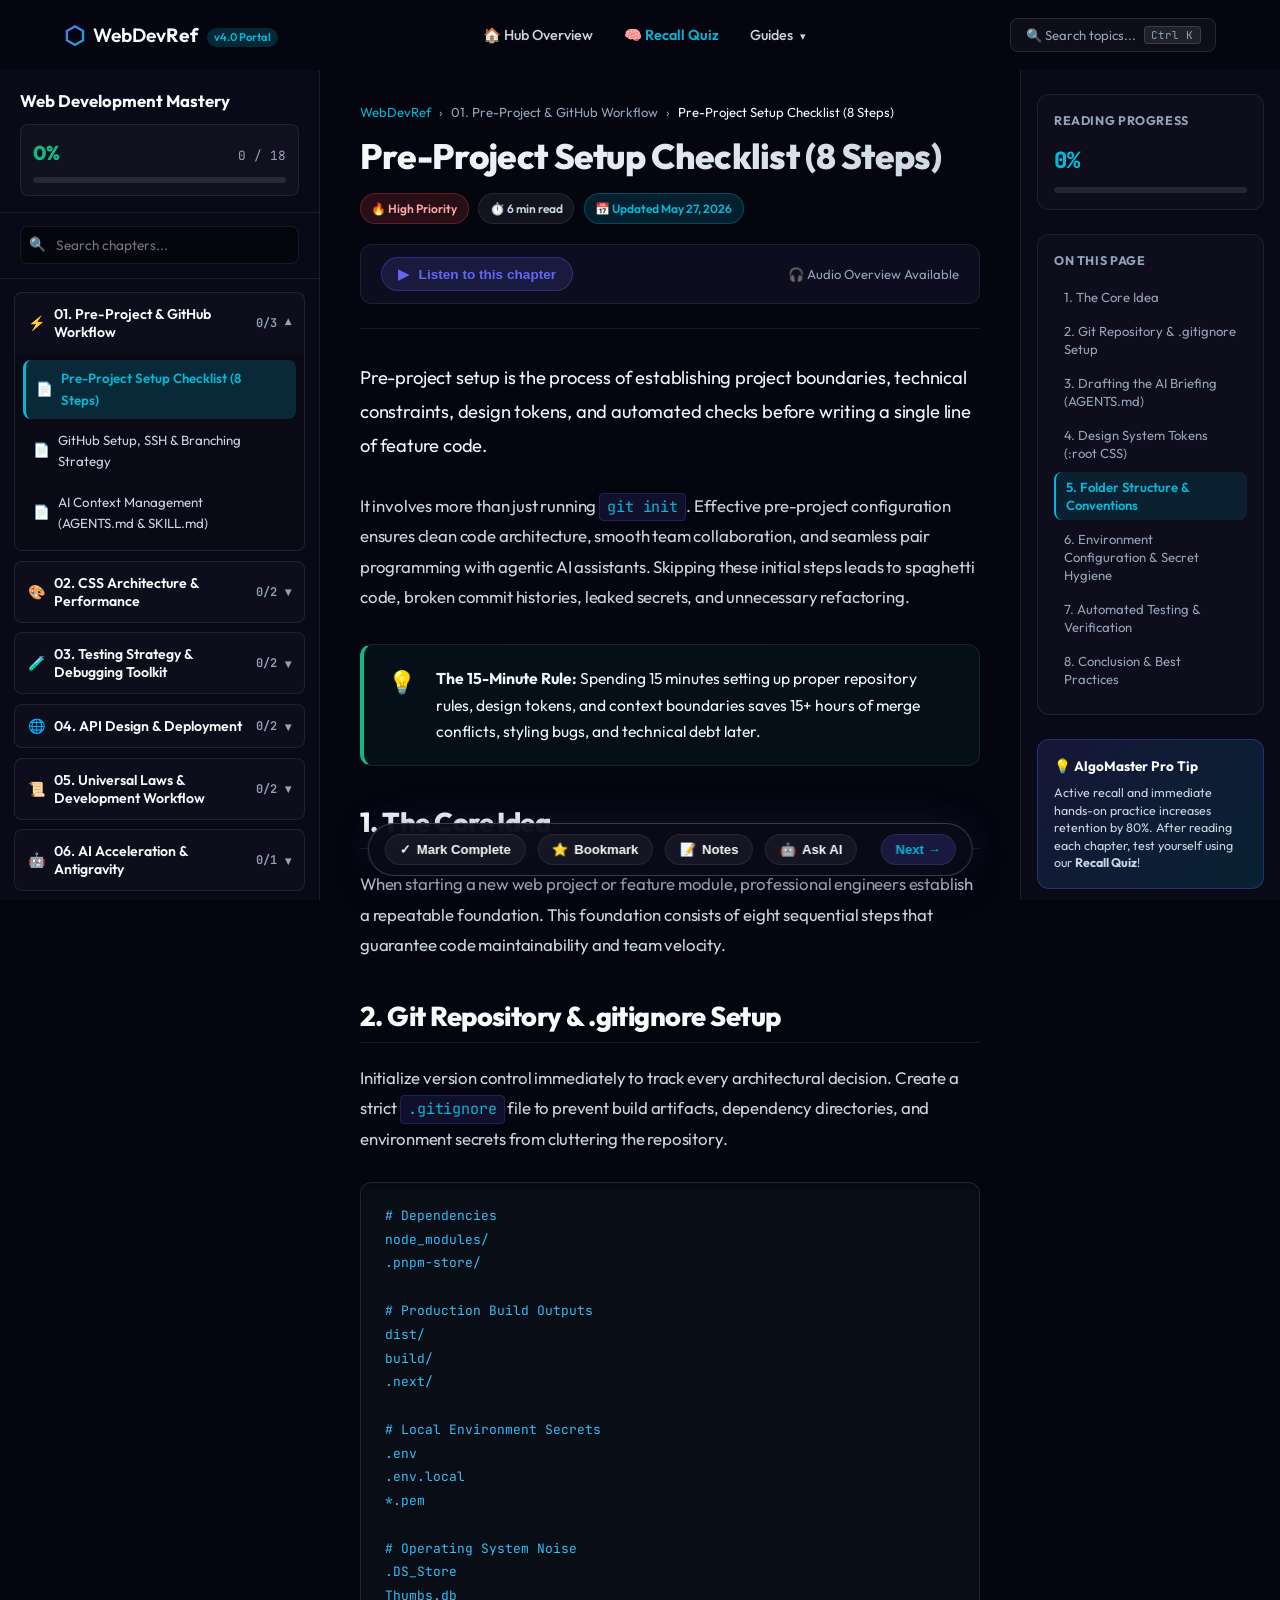
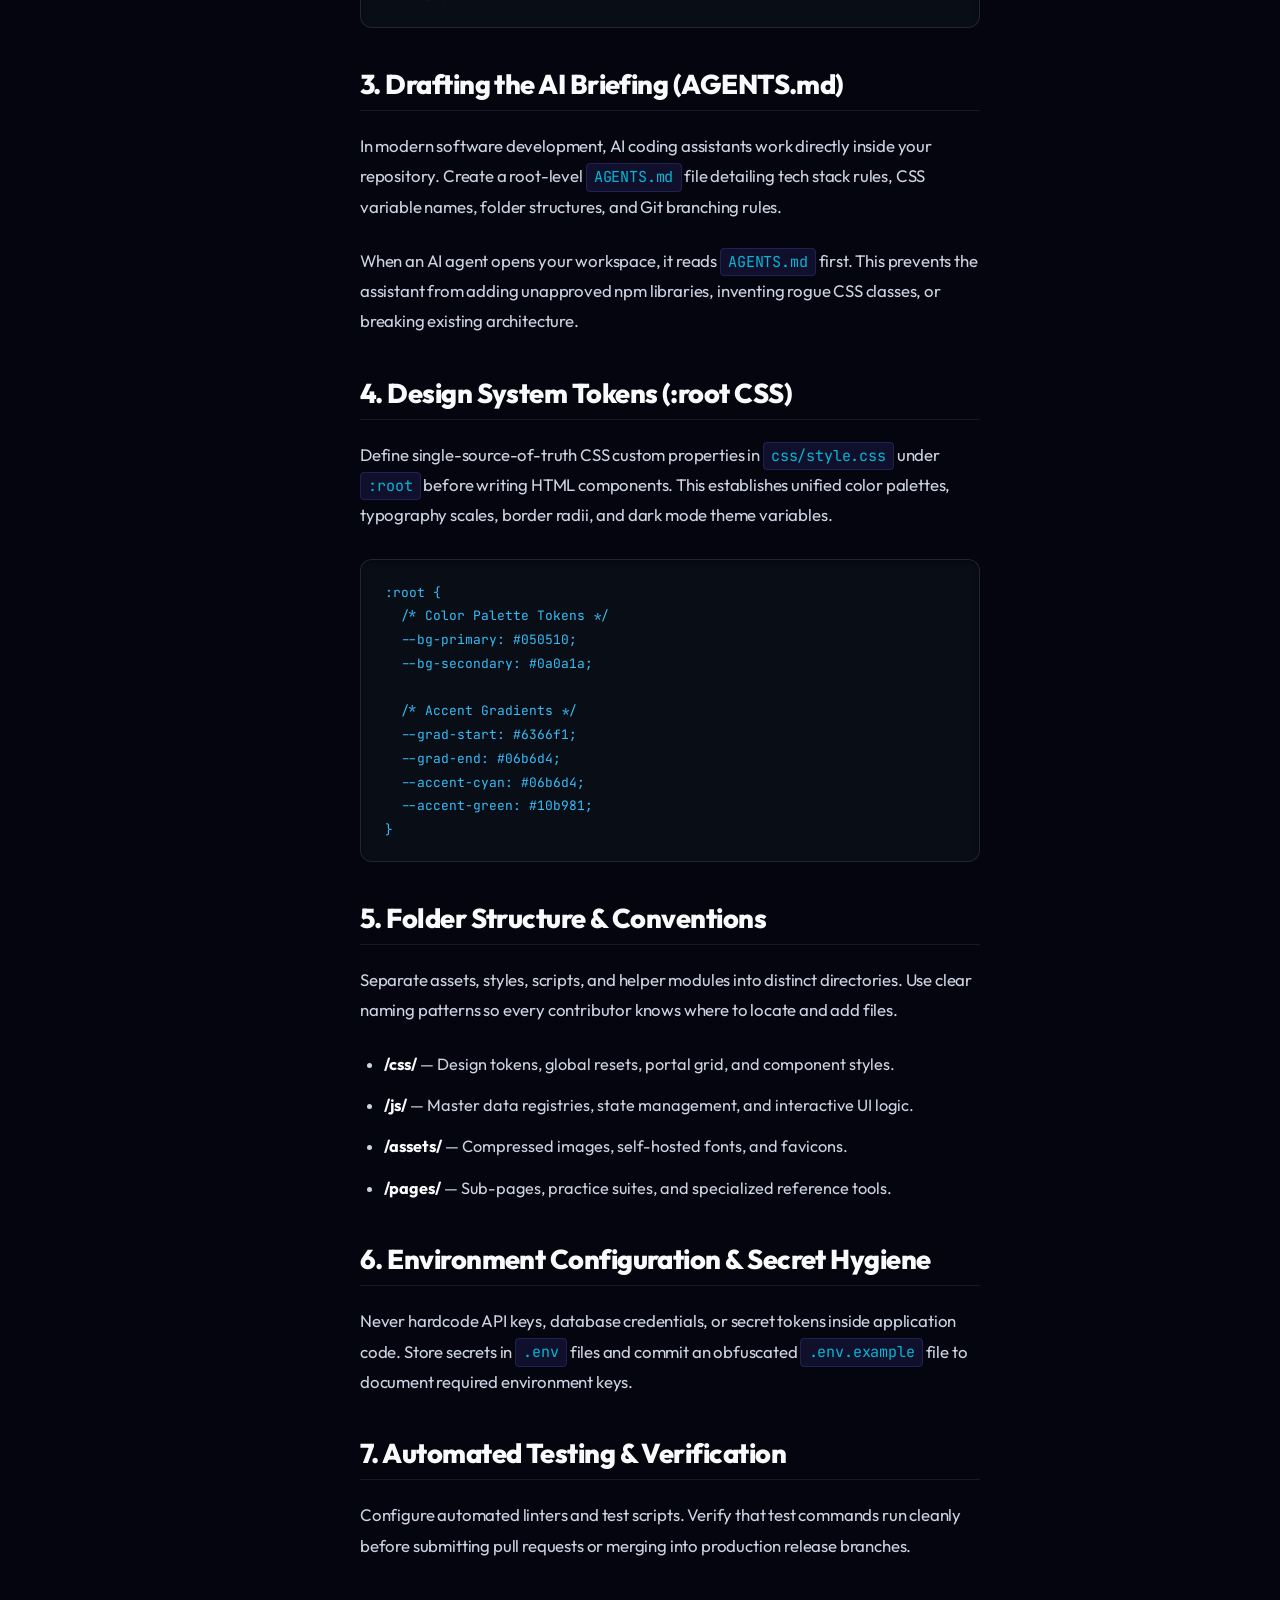
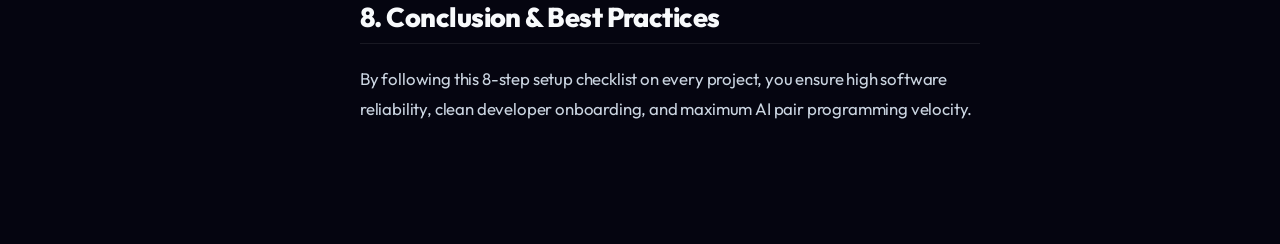
==== portal.html @ 6c3f9cbb "feat(portal): implement 'Listen to this Chapter' TTS player & complete IA 3.0 redesign (fixes #18)" ====
<!DOCTYPE html>
<html lang="en">
<head>
  <meta charset="UTF-8" />
  <meta name="viewport" content="width=device-width, initial-scale=1.0" />
  <title>Knowledge Base Portal | WebDev Reference</title>
  <meta name="description" content="Interactive 3-column Web Development Knowledge Base portal inspired by AlgoMaster. Deep dives into GitHub setup, CSS architecture, performance, testing, APIs, universal laws, and AI acceleration." />
  <link rel="preconnect" href="https://fonts.googleapis.com" />
  <link rel="preconnect" href="https://fonts.gstatic.com" crossorigin />
  <link href="https://fonts.googleapis.com/css2?family=Outfit:wght@300;400;500;600;700;800;900&family=JetBrains+Mono:wght@400;500;700&display=swap" rel="stylesheet" />
  <link rel="stylesheet" href="css/style.css" />
</head>
<body class="portal-wrapper">

  <!-- ─── TOP NAVBAR ─────────────────────────────────────────────── -->
  <nav class="navbar scrolled" id="navbar">
    <div class="nav-inner">
      <a href="index.html" class="nav-logo">
        <span class="logo-icon">⬡</span>
        <span>WebDev<strong>Ref</strong> <span style="font-size:0.7rem; background:rgba(6,182,212,0.2); color:var(--accent-cyan); padding:0.15rem 0.45rem; border-radius:999px; margin-left:0.3rem;">v4.0 Portal</span></span>
      </a>

      <ul class="nav-links" id="navLinks">
        <li><a href="index.html" class="nav-link">🏠 Hub Overview</a></li>
        <li><a href="pages/quiz.html" class="nav-link" style="color: var(--accent-cyan); font-weight: 600;">🧠 Recall Quiz</a></li>
        
        <li class="nav-item-dropdown">
          <a href="#" class="nav-link dropdown-toggle">Guides <span class="dropdown-arrow">▾</span></a>
          <ul class="dropdown-menu">
            <li><a href="pages/checklists.html" class="dropdown-item">Checklists</a></li>
            <li><a href="pages/github-context.html" class="dropdown-item">GitHub &amp; AI Context</a></li>
            <li><a href="pages/css-performance.html" class="dropdown-item">CSS &amp; Performance</a></li>
            <li><a href="pages/testing-debugging.html" class="dropdown-item">Testing &amp; Debugging</a></li>
            <li><a href="pages/api-deployment.html" class="dropdown-item">API &amp; Deployment</a></li>
            <li><a href="pages/laws-workflow.html" class="dropdown-item">Laws &amp; Workflow</a></li>
            <li><a href="pages/gaps-devtools.html" class="dropdown-item">Gaps &amp; DevTools</a></li>
            <li><a href="pages/ai-acceleration.html" class="dropdown-item">AI &amp; Antigravity</a></li>
            <li><a href="pages/cheatsheet.html" class="dropdown-item">Cheat Sheet</a></li>
          </ul>
        </li>
      </ul>

      <button class="cmd-palette-trigger" id="cmdPaletteTrigger" aria-label="Open Command Palette">
        <span>🔍 Search topics...</span>
        <kbd>Ctrl K</kbd>
      </button>

      <button class="hamburger" id="hamburger" aria-label="Toggle Menu">
        <span></span><span></span><span></span>
      </button>
    </div>
  </nav>

  <!-- ─── COMMAND PALETTE OVERLAY ─── -->
  <div class="cmd-overlay" id="cmdOverlay">
    <div class="cmd-modal">
      <div class="cmd-search-row">
        <span class="cmd-search-icon">🔍</span>
        <input type="text" id="cmdSearchInput" class="cmd-search-input" placeholder="Search knowledge topics, laws, guides..." autocomplete="off" />
        <kbd class="cmd-kbd-esc">Esc</kbd>
      </div>
      <div class="cmd-results" id="cmdResults">
        <!-- Dynamic search results -->
      </div>
    </div>
  </div>

  <!-- ─── 3-COLUMN PORTAL CONTAINER ─────────────────────────────── -->
  <div class="portal-container">

    <!-- ── LEFT SIDEBAR: KNOWLEDGE TREE ── -->
    <aside class="portal-sidebar" id="portalSidebar">
      <div class="portal-sidebar-header">
        <h2 class="portal-course-title" id="portalCourseTitle">Web Development Mastery</h2>
        <div class="portal-progress-box">
          <div class="portal-progress-row">
            <span class="portal-progress-pct" id="portalProgressPct">0%</span>
            <span class="portal-progress-count" id="portalProgressCount">0 / 32</span>
          </div>
          <div class="portal-progress-bar">
            <div class="portal-progress-fill" id="portalProgressFill"></div>
          </div>
        </div>
      </div>

      <div class="portal-search-box">
        <span class="portal-search-icon">🔍</span>
        <input type="text" id="chapterSearchInput" class="portal-search-input" placeholder="Search chapters..." />
      </div>

      <div class="portal-tree" id="portalTree">
        <!-- Rendered dynamically by script.js -->
      </div>
    </aside>

    <!-- ── CENTER COLUMN: READER VIEWPORT ── -->
    <main class="portal-main" id="portalMain">
      <article class="portal-article" id="portalArticle">

        <!-- Article Header -->
        <header class="portal-reader-header">
          <div class="portal-breadcrumbs" id="portalBreadcrumbs">
            <a href="index.html">WebDevRef</a> &rsaquo; <span id="bcModule">01. Setup &amp; Git</span> &rsaquo; <span id="bcTopic" style="color:var(--text-primary);">Pre-Project Checklist</span>
          </div>

          <h1 class="portal-article-title" id="articleTitle">Pre-Project Setup Checklist</h1>

          <div class="portal-meta-badges" id="articleBadges">
            <span class="meta-badge meta-badge-priority" id="badgePriority">🔥 High Priority</span>
            <span class="meta-badge meta-badge-time" id="badgeTime">⏱️ 5 min read</span>
            <span class="meta-badge meta-badge-updated" id="badgeUpdated">📅 May 2026</span>
          </div>

          <!-- Audio / Overview Bar -->
          <div class="portal-audio-bar">
            <button class="audio-play-btn" id="audioPlayBtn">
              <span>▶</span> <span>Listen to this chapter</span>
            </button>
            <span class="audio-label">🎧 Audio Overview Available</span>
          </div>
        </header>

        <!-- Article Content Body -->
        <div class="portal-content" id="portalContentBody">
          <!-- Rendered dynamically from knowledge-data.js -->
        </div>

      </article>

      <!-- Sticky Bottom Toolbar -->
      <div class="portal-toolbar" id="portalToolbar">
        <div class="portal-toolbar-inner">
          <button class="toolbar-btn btn-complete" id="btnCompleteToggle">
            <span>✓</span> <span id="completeToggleText">Mark Complete</span>
          </button>
          <button class="toolbar-btn btn-star" id="btnStarToggle">
            <span>⭐</span> <span>Bookmark</span>
          </button>
          <button class="toolbar-btn btn-notes" id="btnNotesToggle">
            <span>📝</span> <span>Notes</span>
          </button>
          <button class="toolbar-btn btn-ai" id="btnAiHelper">
            <span>🤖</span> <span>Ask AI</span>
          </button>
          <div style="flex:1;"></div>
          <button class="toolbar-btn btn-nav-prev" id="btnPrevTopic">
            <span>← Prev</span>
          </button>
          <button class="toolbar-btn btn-nav-next" id="btnNextTopic">
            <span>Next →</span>
          </button>
        </div>
      </div>
    </main>

    <!-- ── RIGHT COLUMN: FLOATING TABLE OF CONTENTS ── -->
    <aside class="portal-toc" id="portalToc">
      <div class="toc-card">
        <div class="toc-card-title">Reading Progress</div>
        <div class="toc-pct-text" id="readingProgressPct">0%</div>
        <div class="portal-progress-bar">
          <div class="portal-progress-fill" id="readingProgressFill" style="width: 0%;"></div>
        </div>
      </div>

      <div class="toc-card">
        <div class="toc-card-title">On This Page</div>
        <ul class="toc-links" id="tocLinks">
          <!-- Rendered dynamically based on active topic outlines -->
        </ul>
      </div>

      <div class="toc-pro-card">
        <div class="toc-pro-title">💡 AlgoMaster Pro Tip</div>
        <div class="toc-pro-desc">
          Active recall and immediate hands-on practice increases retention by 80%. After reading each chapter, test yourself using our <strong>Recall Quiz</strong>!
        </div>
      </div>
    </aside>

  </div>

  <!-- Mobile Sidebar Overlay Toggle -->
  <button class="portal-sidebar-toggle" id="portalSidebarToggle" aria-label="Toggle Tree Sidebar">
    📚
  </button>

  <!-- Notes Popover Modal -->
  <div class="notes-modal-overlay" id="notesModalOverlay">
    <div class="notes-modal">
      <div class="notes-modal-header">
        <h3>📝 Personal Chapter Notes</h3>
        <button class="notes-modal-close" id="notesModalClose">&times;</button>
      </div>
      <textarea id="notesTextarea" class="notes-textarea" placeholder="Write key takeaways or questions for this chapter..."></textarea>
      <button id="notesSaveBtn" class="notes-save-btn">Save Notes</button>
    </div>
  </div>

  <!-- Scripts -->
  <script src="js/knowledge-data.js"></script>
  <script src="js/script.js"></script>
</body>
</html>
---- css/style.css ----
/* ============================================================
   CSS RESET & CUSTOM PROPERTIES
   ============================================================ */
*, *::before, *::after {
  box-sizing: border-box;
  margin: 0;
  padding: 0;
}

/* Keyboard Focus Accessibility */
a:focus-visible,
button:focus-visible,
.btn:focus-visible,
.nav-link:focus-visible,
.dropdown-item:focus-visible {
  outline: 2px solid var(--accent-cyan);
  outline-offset: 3px;
  border-radius: 4px;
}

:root {
  /* Colour palette */
  --bg-primary: #050510;
  --bg-secondary: #0a0a1a;
  --bg-card: rgba(255,255,255,0.04);
  --bg-card-hover: rgba(255,255,255,0.08);
  --border: rgba(255,255,255,0.08);
  --border-hover: rgba(255,255,255,0.2);

  /* Accent gradient */
  --grad-start: #6366f1;  /* indigo */
  --grad-mid:   #8b5cf6;  /* violet */
  --grad-end:   #06b6d4;  /* cyan */

  --accent-primary: #6366f1;
  --accent-secondary: #8b5cf6;
  --accent-cyan: #06b6d4;
  --accent-green: #10b981;
  --accent-amber: #f59e0b;
  --accent-red: #ef4444;

  /* Text (WCAG AA Compliant Contrast) */
  --text-primary: #f8fafc;
  --text-secondary: #cbd5e1;
  --text-muted: #94a3b8;

  /* Spacing */
  --section-padding: 5rem 0;
  --container-width: 1200px;

  /* Radius */
  --radius-sm: 8px;
  --radius-md: 12px;
  --radius-lg: 20px;
  --radius-xl: 32px;

  /* Shadows */
  --shadow-glow: 0 0 40px rgba(99,102,241,0.15);
  --shadow-card: 0 4px 24px rgba(0,0,0,0.4);
}

html {
  scroll-behavior: smooth;
  font-size: 16px;
}

body {
  font-family: 'Outfit', sans-serif;
  background-color: var(--bg-primary);
  color: var(--text-primary);
  line-height: 1.6;
  overflow-x: hidden;
}

/* ============================================================
   TYPOGRAPHY
   ============================================================ */
h1,h2,h3,h4,h5,h6 {
  line-height: 1.2;
  font-weight: 700;
}

code {
  font-family: 'JetBrains Mono', monospace;
  background: rgba(99,102,241,0.15);
  color: var(--accent-cyan);
  padding: 2px 6px;
  border-radius: 4px;
  font-size: 0.85em;
}

.gradient-text {
  background: linear-gradient(135deg, var(--grad-start), var(--grad-mid), var(--grad-end));
  -webkit-background-clip: text;
  background-clip: text;
  -webkit-text-fill-color: transparent;
}

/* ============================================================
   LAYOUT UTILITIES
   ============================================================ */
.container {
  max-width: var(--container-width);
  margin: 0 auto;
  padding: 0 1.5rem;
}

.section {
  padding: var(--section-padding);
  position: relative;
}

.section-alt {
  background: var(--bg-secondary);
}

/* Card Equal-Height Grid Alignment */
.pp-card,
.law-card,
.perf-card,
.debug-card,
.api-card,
.deploy-env-card,
.deploy-platform-card,
.cs-card,
.gap-category,
.tool-category,
.pillar-card {
  display: flex;
  flex-direction: column;
  height: 100%;
}

.section-header {
  text-align: center;
  margin-bottom: 4rem;
}

.section-tag {
  display: inline-block;
  background: linear-gradient(135deg, rgba(99,102,241,0.2), rgba(6,182,212,0.2));
  border: 1px solid rgba(99,102,241,0.4);
  color: var(--accent-cyan);
  font-size: 0.75rem;
  font-weight: 600;
  letter-spacing: 0.12em;
  text-transform: uppercase;
  padding: 0.35rem 1rem;
  border-radius: 100px;
  margin-bottom: 1rem;
}

.section-title {
  font-size: clamp(2rem, 4vw, 3.2rem);
  margin-bottom: 1rem;
}

.section-subtitle {
  color: var(--text-secondary);
  max-width: 600px;
  margin: 0 auto;
  font-size: 1.05rem;
}

/* ============================================================
   NAVIGATION
   ============================================================ */
.navbar {
  position: fixed;
  top: 0;
  left: 0;
  right: 0;
  z-index: 1000;
  padding: 1rem 0;
  transition: background 0.3s, backdrop-filter 0.3s, border-bottom 0.3s;
}

.navbar.scrolled {
  background: rgba(5,5,16,0.85);
  backdrop-filter: blur(20px);
  border-bottom: 1px solid var(--border);
}

.nav-inner {
  max-width: var(--container-width);
  margin: 0 auto;
  padding: 0 1.5rem;
  display: flex;
  align-items: center;
  justify-content: space-between;
  gap: 2rem;
}

.nav-logo {
  text-decoration: none;
  color: var(--text-primary);
  font-size: 1.2rem;
  font-weight: 600;
  display: flex;
  align-items: center;
  gap: 0.5rem;
}

.logo-icon {
  font-size: 1.5rem;
  background: linear-gradient(135deg, var(--grad-start), var(--grad-end));
  -webkit-background-clip: text;
  background-clip: text;
  -webkit-text-fill-color: transparent;
}

.nav-links {
  display: flex;
  list-style: none;
  gap: 0.25rem;
}

.nav-link {
  text-decoration: none;
  color: var(--text-secondary);
  font-size: 0.9rem;
  font-weight: 500;
  padding: 0.5rem 0.85rem;
  border-radius: 8px;
  transition: color 0.2s, background 0.2s;
}

.nav-link:hover, .nav-link.active {
  color: var(--text-primary);
  background: rgba(255,255,255,0.07);
}

/* Quick Search Input */
.nav-search {
  position: relative;
  display: flex;
  align-items: center;
}

.nav-search input {
  background: rgba(255, 255, 255, 0.06);
  border: 1px solid var(--border);
  color: var(--text-primary);
  font-family: inherit;
  font-size: 0.85rem;
  padding: 0.45rem 0.85rem;
  border-radius: 100px;
  outline: none;
  width: 170px;
  transition: width 0.3s ease, border-color 0.3s ease, background 0.3s ease;
}

.nav-search input:focus {
  width: 220px;
  border-color: var(--accent-cyan);
  background: rgba(255, 255, 255, 0.1);
  box-shadow: 0 0 15px rgba(6, 182, 212, 0.2);
}

/* Copy Code Button */
.pp-code-block, pre {
  position: relative;
}

.copy-code-btn {
  position: absolute;
  top: 0.5rem;
  right: 0.5rem;
  background: rgba(255, 255, 255, 0.08);
  border: 1px solid var(--border);
  color: var(--text-secondary);
  font-size: 0.72rem;
  font-family: inherit;
  padding: 0.25rem 0.6rem;
  border-radius: 6px;
  cursor: pointer;
  transition: background 0.2s, color 0.2s, border-color 0.2s;
  z-index: 5;
}

.copy-code-btn:hover {
  background: rgba(99, 102, 241, 0.2);
  color: var(--text-primary);
  border-color: var(--accent-primary);
}

.copy-code-btn.copied {
  background: rgba(16, 185, 129, 0.2);
  color: var(--accent-green);
  border-color: var(--accent-green);
}

/* Floating Back to Top Button */
.back-to-top {
  position: fixed;
  bottom: 2rem;
  right: 2rem;
  width: 44px;
  height: 44px;
  border-radius: 50%;
  background: rgba(10, 10, 26, 0.9);
  backdrop-filter: blur(15px);
  border: 1px solid var(--border);
  color: var(--accent-cyan);
  font-size: 1.25rem;
  font-weight: 700;
  cursor: pointer;
  display: flex;
  align-items: center;
  justify-content: center;
  opacity: 0;
  visibility: hidden;
  transform: translateY(15px);
  transition: opacity 0.3s ease, transform 0.3s ease, border-color 0.3s ease, background 0.3s ease;
  z-index: 999;
  box-shadow: 0 4px 20px rgba(0,0,0,0.5);
}

.back-to-top.visible {
  opacity: 1;
  visibility: visible;
  transform: translateY(0);
}

.back-to-top:hover {
  border-color: var(--accent-cyan);
  background: rgba(6, 182, 212, 0.15);
  box-shadow: var(--shadow-glow);
}

/* Toast Notifications */
.toast-container {
  position: fixed;
  bottom: 2rem;
  left: 2rem;
  display: flex;
  flex-direction: column;
  gap: 0.5rem;
  z-index: 2000;
  pointer-events: none;
}

.toast {
  background: rgba(10, 10, 26, 0.95);
  backdrop-filter: blur(20px);
  border: 1px solid var(--accent-cyan);
  color: var(--text-primary);
  font-size: 0.88rem;
  padding: 0.65rem 1.25rem;
  border-radius: 10px;
  box-shadow: 0 10px 30px rgba(0,0,0,0.5);
  animation: toastIn 0.3s cubic-bezier(0.4, 0, 0.2, 1);
  display: flex;
  align-items: center;
  gap: 0.5rem;
}

@keyframes toastIn {
  from { opacity: 0; transform: translateY(20px); }
  to { opacity: 1; transform: translateY(0); }
}

/* Dropdown Menu Styles */
.nav-item-dropdown {
  position: relative;
}

.dropdown-arrow {
  display: inline-block;
  font-size: 0.75em;
  margin-left: 0.2rem;
  transition: transform 0.2s ease;
}

.nav-item-dropdown:hover .dropdown-arrow {
  transform: rotate(180deg);
}

.dropdown-menu {
  position: absolute;
  top: 100%;
  left: 0;
  min-width: 210px;
  background: rgba(10, 10, 26, 0.96);
  backdrop-filter: blur(20px);
  -webkit-backdrop-filter: blur(20px);
  border: 1px solid var(--border);
  border-radius: var(--radius-md);
  padding: 0.5rem;
  list-style: none;
  display: flex;
  flex-direction: column;
  gap: 0.25rem;
  opacity: 0;
  visibility: hidden;
  transform: translateY(10px);
  transition: opacity 0.25s ease, transform 0.25s ease, visibility 0.25s ease;
  box-shadow: 0 10px 30px rgba(0,0,0,0.5);
  z-index: 1050;
}

.nav-item-dropdown:hover .dropdown-menu,
.nav-item-dropdown:focus-within .dropdown-menu {
  opacity: 1;
  visibility: visible;
  transform: translateY(0);
}

.dropdown-item {
  display: block;
  padding: 0.5rem 0.85rem;
  color: var(--text-secondary);
  text-decoration: none;
  font-size: 0.88rem;
  font-weight: 500;
  border-radius: 6px;
  transition: color 0.2s, background 0.2s;
}

.dropdown-item:hover {
  color: var(--text-primary);
  background: rgba(255,255,255,0.08);
}

.hamburger {
  display: none;
  flex-direction: column;
  justify-content: center;
  gap: 5px;
  background: rgba(255,255,255,0.05);
  border: 1px solid var(--border);
  border-radius: 8px;
  cursor: pointer;
  padding: 8px;
  z-index: 1051;
  width: 40px;
  height: 40px;
  transition: background 0.2s, border-color 0.2s;
}

.hamburger:hover {
  background: rgba(255,255,255,0.1);
  border-color: var(--border-hover);
}

.hamburger span {
  display: block;
  width: 20px;
  height: 2px;
  background: var(--text-primary);
  border-radius: 2px;
  transition: transform 0.3s ease, opacity 0.3s ease;
}

.hamburger.active span:nth-child(1) {
  transform: translateY(7px) rotate(45deg);
}
.hamburger.active span:nth-child(2) {
  opacity: 0;
}
.hamburger.active span:nth-child(3) {
  transform: translateY(-7px) rotate(-45deg);
}

/* ============================================================
   HERO SECTION
   ============================================================ */
.hero {
  min-height: 100vh;
  display: flex;
  flex-direction: column;
  align-items: center;
  justify-content: center;
  position: relative;
  overflow: hidden;
  text-align: center;
  padding: 6rem 1.5rem 4rem;
}

.hero-bg {
  position: absolute;
  inset: 0;
  overflow: hidden;
  pointer-events: none;
}

.hero-orb {
  position: absolute;
  border-radius: 50%;
  filter: blur(80px);
  opacity: 0.4;
  animation: orbFloat 12s ease-in-out infinite;
}

.orb1 {
  width: 500px;
  height: 500px;
  background: radial-gradient(circle, #6366f1, transparent);
  top: -100px;
  left: -100px;
  animation-delay: 0s;
}

.orb2 {
  width: 400px;
  height: 400px;
  background: radial-gradient(circle, #8b5cf6, transparent);
  top: 30%;
  right: -100px;
  animation-delay: -4s;
}

.orb3 {
  width: 350px;
  height: 350px;
  background: radial-gradient(circle, #06b6d4, transparent);
  bottom: -50px;
  left: 30%;
  animation-delay: -8s;
}

@keyframes orbFloat {
  0%, 100% { transform: translate(0, 0) scale(1); }
  33% { transform: translate(30px, -30px) scale(1.05); }
  66% { transform: translate(-20px, 20px) scale(0.95); }
}

#particleCanvas {
  position: absolute;
  inset: 0;
  width: 100%;
  height: 100%;
}

.hero-content {
  position: relative;
  z-index: 1;
  max-width: 800px;
}

.hero-badge {
  display: inline-flex;
  align-items: center;
  gap: 0.5rem;
  background: rgba(255,255,255,0.06);
  border: 1px solid rgba(255,255,255,0.12);
  padding: 0.4rem 1rem;
  border-radius: 100px;
  font-size: 0.8rem;
  color: var(--text-secondary);
  margin-bottom: 2rem;
  backdrop-filter: blur(10px);
}

.badge-dot {
  width: 6px;
  height: 6px;
  background: var(--accent-green);
  border-radius: 50%;
  animation: pulse 2s ease-in-out infinite;
}

@keyframes pulse {
  0%, 100% { opacity: 1; transform: scale(1); }
  50% { opacity: 0.5; transform: scale(0.8); }
}

.hero-title {
  font-size: clamp(2.8rem, 7vw, 5.5rem);
  font-weight: 900;
  line-height: 1.05;
  margin-bottom: 1.5rem;
  letter-spacing: -0.02em;
}

.hero-subtitle {
  font-size: clamp(1rem, 2vw, 1.2rem);
  color: var(--text-secondary);
  max-width: 560px;
  margin: 0 auto 2.5rem;
  line-height: 1.7;
}

.highlight-num {
  color: var(--accent-cyan);
  font-weight: 700;
}

.hero-cta {
  display: flex;
  gap: 1rem;
  justify-content: center;
  flex-wrap: wrap;
  margin-bottom: 3.5rem;
}

.btn {
  display: inline-flex;
  align-items: center;
  gap: 0.5rem;
  text-decoration: none;
  font-weight: 600;
  font-size: 0.95rem;
  padding: 0.85rem 1.75rem;
  border-radius: 12px;
  transition: all 0.25s;
  cursor: pointer;
  border: none;
}

.btn-primary {
  background: linear-gradient(135deg, var(--grad-start), var(--grad-mid));
  color: white;
  box-shadow: 0 4px 20px rgba(99,102,241,0.4);
}

.btn-primary:hover {
  transform: translateY(-2px);
  box-shadow: 0 8px 30px rgba(99,102,241,0.5);
}

.btn-ghost {
  background: rgba(255,255,255,0.06);
  border: 1px solid rgba(255,255,255,0.12);
  color: var(--text-primary);
  backdrop-filter: blur(10px);
}

.btn-ghost:hover {
  background: rgba(255,255,255,0.1);
  border-color: rgba(255,255,255,0.25);
  transform: translateY(-2px);
}

.hero-stats {
  display: flex;
  align-items: center;
  justify-content: center;
  gap: 2.5rem;
  flex-wrap: wrap;
}

.stat { text-align: center; }

.stat-num {
  display: block;
  font-size: 2rem;
  font-weight: 800;
  background: linear-gradient(135deg, var(--grad-start), var(--grad-end));
  -webkit-background-clip: text;
  background-clip: text;
  -webkit-text-fill-color: transparent;
}

.stat-label {
  font-size: 0.8rem;
  color: var(--text-muted);
  text-transform: uppercase;
  letter-spacing: 0.08em;
}

.stat-divider {
  width: 1px;
  height: 40px;
  background: var(--border);
}

.scroll-indicator {
  position: absolute;
  bottom: 2rem;
  left: 50%;
  transform: translateX(-50%);
  display: flex;
  flex-direction: column;
  align-items: center;
  gap: 0.5rem;
  color: var(--text-muted);
  font-size: 0.75rem;
}

.scroll-arrow {
  width: 20px;
  height: 20px;
  border-right: 2px solid var(--text-muted);
  border-bottom: 2px solid var(--text-muted);
  transform: rotate(45deg);
  animation: scrollBounce 1.5s ease-in-out infinite;
}

@keyframes scrollBounce {
  0%, 100% { transform: rotate(45deg) translateY(0); }
  50% { transform: rotate(45deg) translateY(5px); }
}

/* ============================================================
   LAWS GRID
   ============================================================ */
.laws-grid {
  display: grid;
  grid-template-columns: repeat(auto-fill, minmax(340px, 1fr));
  gap: 1.5rem;
}

.law-card {
  background: var(--bg-card);
  border: 1px solid var(--border);
  border-radius: var(--radius-lg);
  padding: 2rem;
  position: relative;
  overflow: hidden;
  transition: all 0.3s;
  cursor: default;
}

.law-card::before {
  content: '';
  position: absolute;
  inset: 0;
  background: linear-gradient(135deg, rgba(99,102,241,0.05), rgba(6,182,212,0.05));
  opacity: 0;
  transition: opacity 0.3s;
}

.law-card:hover {
  border-color: rgba(99,102,241,0.4);
  transform: translateY(-4px);
  box-shadow: var(--shadow-glow), var(--shadow-card);
}

.law-card:hover::before {
  opacity: 1;
}

.law-num {
  position: absolute;
  top: 1.25rem;
  right: 1.25rem;
  font-size: 3rem;
  font-weight: 900;
  color: rgba(99,102,241,0.12);
  font-family: 'JetBrains Mono', monospace;
  line-height: 1;
}

.law-icon {
  font-size: 2.5rem;
  margin-bottom: 1rem;
  display: block;
}

.law-card h3 {
  font-size: 1.15rem;
  margin-bottom: 0.75rem;
  color: var(--text-primary);
}

.law-card p {
  color: var(--text-secondary);
  font-size: 0.92rem;
  line-height: 1.7;
  margin-bottom: 1.25rem;
}

.law-tags {
  display: flex;
  gap: 0.5rem;
  flex-wrap: wrap;
}

.law-tags span {
  font-size: 0.72rem;
  font-weight: 600;
  letter-spacing: 0.05em;
  color: var(--accent-cyan);
  background: rgba(6,182,212,0.1);
  border: 1px solid rgba(6,182,212,0.25);
  padding: 0.2rem 0.6rem;
  border-radius: 100px;
}

/* ============================================================
   WORKFLOW TIMELINE
   ============================================================ */
.workflow-timeline {
  display: flex;
  flex-direction: column;
  gap: 0;
  position: relative;
  max-width: 860px;
  margin: 0 auto;
}

.workflow-timeline::before {
  content: '';
  position: absolute;
  left: 40px;
  top: 0;
  bottom: 0;
  width: 2px;
  background: linear-gradient(180deg, var(--grad-start), var(--grad-mid), var(--grad-end));
  opacity: 0.4;
}

.phase-card {
  display: grid;
  grid-template-columns: auto 1fr;
  grid-template-rows: auto auto auto auto;
  gap: 0.5rem 1.5rem;
  padding: 2rem 0 2rem 5rem;
  position: relative;
}

.phase-connector {
  position: absolute;
  left: 33px;
  top: 2.5rem;
  width: 16px;
  height: 16px;
  border-radius: 50%;
  background: linear-gradient(135deg, var(--grad-start), var(--grad-end));
  z-index: 1;
  box-shadow: 0 0 12px rgba(99,102,241,0.5);
}

.phase-badge {
  grid-column: 1 / -1;
  display: inline-flex;
  align-items: center;
  font-size: 0.72rem;
  font-weight: 700;
  letter-spacing: 0.1em;
  text-transform: uppercase;
  color: var(--accent-primary);
  background: rgba(99,102,241,0.1);
  border: 1px solid rgba(99,102,241,0.25);
  padding: 0.2rem 0.7rem;
  border-radius: 100px;
  width: fit-content;
  margin-bottom: 0.25rem;
}

.phase-icon {
  font-size: 1.75rem;
}

.phase-card h3 {
  font-size: 1.2rem;
  color: var(--text-primary);
  align-self: center;
}

.phase-card p {
  grid-column: 1 / -1;
  color: var(--text-secondary);
  font-size: 0.92rem;
  line-height: 1.7;
}

.phase-checklist {
  grid-column: 1 / -1;
  list-style: none;
  display: grid;
  grid-template-columns: repeat(auto-fill, minmax(220px, 1fr));
  gap: 0.4rem;
}

.phase-checklist li {
  font-size: 0.85rem;
  color: var(--text-secondary);
  display: flex;
  align-items: center;
  gap: 0.5rem;
}

.phase-checklist li::before {
  content: '✓';
  color: var(--accent-green);
  font-weight: 700;
  font-size: 0.9rem;
  flex-shrink: 0;
}

.phase-output {
  grid-column: 1 / -1;
  display: flex;
  align-items: center;
  gap: 0.5rem;
  font-size: 0.85rem;
  font-weight: 600;
  color: var(--accent-cyan);
  margin-top: 0.25rem;
  padding-top: 0.75rem;
  border-top: 1px solid var(--border);
}

/* ============================================================
   KNOWLEDGE GAPS
   ============================================================ */
.gaps-grid {
  display: grid;
  grid-template-columns: repeat(auto-fill, minmax(360px, 1fr));
  gap: 2rem;
}

.gap-category {
  background: var(--bg-card);
  border: 1px solid var(--border);
  border-radius: var(--radius-lg);
  overflow: hidden;
  transition: border-color 0.3s;
}

.gap-category:hover {
  border-color: rgba(99,102,241,0.3);
}

.gap-cat-header {
  display: flex;
  align-items: center;
  gap: 1rem;
  padding: 1.25rem 1.5rem;
  background: rgba(255,255,255,0.03);
  border-bottom: 1px solid var(--border);
}

.gap-cat-icon {
  font-size: 1.75rem;
}

.gap-cat-header h3 {
  font-size: 1.05rem;
}

.gap-items {
  padding: 0.75rem;
  display: flex;
  flex-direction: column;
  gap: 0.5rem;
}

.gap-item {
  padding: 1rem 1.25rem;
  border-radius: var(--radius-sm);
  background: rgba(255,255,255,0.02);
  border: 1px solid transparent;
  transition: background 0.2s, border-color 0.2s;
}

.gap-item:hover {
  background: rgba(255,255,255,0.05);
  border-color: var(--border);
}

.gap-level {
  display: inline-block;
  font-size: 0.65rem;
  font-weight: 700;
  letter-spacing: 0.08em;
  text-transform: uppercase;
  padding: 0.15rem 0.55rem;
  border-radius: 100px;
  margin-bottom: 0.35rem;
}

.level-high {
  background: rgba(239,68,68,0.15);
  color: #ef4444;
  border: 1px solid rgba(239,68,68,0.3);
}

.level-med {
  background: rgba(245,158,11,0.15);
  color: #f59e0b;
  border: 1px solid rgba(245,158,11,0.3);
}

.level-low {
  background: rgba(16,185,129,0.15);
  color: #10b981;
  border: 1px solid rgba(16,185,129,0.3);
}

.gap-item h4 {
  font-size: 0.95rem;
  margin-bottom: 0.35rem;
}

.gap-item p {
  font-size: 0.85rem;
  color: var(--text-secondary);
  line-height: 1.65;
}

/* ============================================================
   AI ACCELERATION SECTION
   ============================================================ */
.section-ai {
  background: linear-gradient(180deg, var(--bg-primary) 0%, #08081a 50%, var(--bg-primary) 100%);
}

.ai-velocity-banner {
  display: grid;
  grid-template-columns: repeat(4, 1fr);
  gap: 1px;
  background: var(--border);
  border-radius: var(--radius-lg);
  overflow: hidden;
  margin-bottom: 3.5rem;
  border: 1px solid var(--border);
}

.velocity-item {
  background: var(--bg-card);
  padding: 2rem 1.5rem;
  text-align: center;
  transition: background 0.3s;
}

.velocity-item:hover {
  background: var(--bg-card-hover);
}

.velocity-num {
  display: block;
  font-size: clamp(1.8rem, 3vw, 2.8rem);
  font-weight: 900;
  background: linear-gradient(135deg, var(--grad-start), var(--grad-end));
  -webkit-background-clip: text;
  background-clip: text;
  -webkit-text-fill-color: transparent;
  margin-bottom: 0.5rem;
}

.velocity-label {
  font-size: 0.8rem;
  color: var(--text-secondary);
  text-transform: uppercase;
  letter-spacing: 0.06em;
}

.ai-pillars {
  display: grid;
  grid-template-columns: repeat(auto-fill, minmax(340px, 1fr));
  gap: 1.5rem;
  margin-bottom: 3.5rem;
}

.pillar-card {
  background: var(--bg-card);
  border: 1px solid var(--border);
  border-radius: var(--radius-lg);
  padding: 2rem;
  transition: all 0.3s;
  position: relative;
  overflow: hidden;
}

.pillar-card::after {
  content: '';
  position: absolute;
  bottom: 0;
  left: 0;
  right: 0;
  height: 3px;
  opacity: 0;
  transition: opacity 0.3s;
}

.pillar-1::after { background: linear-gradient(90deg, #6366f1, #8b5cf6); }
.pillar-2::after { background: linear-gradient(90deg, #8b5cf6, #06b6d4); }
.pillar-3::after { background: linear-gradient(90deg, #06b6d4, #10b981); }
.pillar-4::after { background: linear-gradient(90deg, #10b981, #f59e0b); }
.pillar-5::after { background: linear-gradient(90deg, #f59e0b, #ef4444); }
.pillar-6::after { background: linear-gradient(90deg, #ef4444, #6366f1); }

.pillar-card:hover {
  transform: translateY(-4px);
  border-color: rgba(99,102,241,0.35);
  box-shadow: var(--shadow-glow);
}

.pillar-card:hover::after {
  opacity: 1;
}

.pillar-icon {
  font-size: 2.5rem;
  margin-bottom: 1rem;
  display: block;
}

.pillar-card h3 {
  font-size: 1.1rem;
  margin-bottom: 0.75rem;
}

.pillar-card p {
  color: var(--text-secondary);
  font-size: 0.9rem;
  line-height: 1.7;
  margin-bottom: 1.25rem;
}

.pillar-examples {
  display: flex;
  flex-wrap: wrap;
  gap: 0.5rem;
}

.example-chip {
  font-size: 0.72rem;
  font-weight: 500;
  padding: 0.3rem 0.75rem;
  border-radius: 100px;
  background: rgba(99,102,241,0.12);
  border: 1px solid rgba(99,102,241,0.25);
  color: var(--text-secondary);
  transition: background 0.2s, color 0.2s;
}

.pillar-card:hover .example-chip {
  background: rgba(99,102,241,0.2);
  color: var(--text-primary);
}

/* AI Comparison Table */
.ai-workflow-table {
  background: var(--bg-card);
  border: 1px solid var(--border);
  border-radius: var(--radius-lg);
  overflow: hidden;
}

.ai-workflow-table h3 {
  padding: 1.5rem 2rem;
  font-size: 1.2rem;
  border-bottom: 1px solid var(--border);
}

.table-wrapper {
  overflow-x: auto;
  -webkit-overflow-scrolling: touch;
}

table {
  width: 100%;
  border-collapse: collapse;
}

thead th {
  padding: 1rem 1.5rem;
  text-align: left;
  font-size: 0.8rem;
  font-weight: 700;
  letter-spacing: 0.06em;
  text-transform: uppercase;
  color: var(--text-muted);
  background: rgba(255,255,255,0.02);
  border-bottom: 1px solid var(--border);
}

tbody td {
  padding: 1rem 1.5rem;
  font-size: 0.9rem;
  color: var(--text-secondary);
  border-bottom: 1px solid rgba(255,255,255,0.04);
}

tbody tr:last-child td {
  border-bottom: none;
}

tbody tr:hover td {
  background: rgba(255,255,255,0.03);
}

.gain {
  font-weight: 700;
  color: var(--accent-green) !important;
  font-family: 'JetBrains Mono', monospace;
}

/* ============================================================
   ANTIGRAVITY SECTION
   ============================================================ */
.ag-hero-block {
  display: flex;
  align-items: center;
  gap: 2.5rem;
  background: linear-gradient(135deg, rgba(99,102,241,0.08), rgba(6,182,212,0.08));
  border: 1px solid rgba(99,102,241,0.25);
  border-radius: var(--radius-xl);
  padding: 2.5rem 3rem;
  margin-bottom: 3rem;
}

.ag-logo {
  font-size: 5rem;
  flex-shrink: 0;
  background: linear-gradient(135deg, var(--grad-start), var(--grad-end));
  -webkit-background-clip: text;
  background-clip: text;
  -webkit-text-fill-color: transparent;
  line-height: 1;
}

.ag-hero-text h3 {
  font-size: 1.5rem;
  margin-bottom: 0.75rem;
}

.ag-hero-text p {
  color: var(--text-secondary);
  line-height: 1.75;
  font-size: 0.97rem;
}

.ag-principles {
  display: flex;
  flex-direction: column;
  gap: 0;
  margin-bottom: 3rem;
}

.ag-principle {
  display: grid;
  grid-template-columns: 80px 1fr;
  gap: 2rem;
  padding: 2rem 0;
  border-bottom: 1px solid var(--border);
  transition: background 0.2s;
}

.ag-principle:last-child {
  border-bottom: none;
}

.ag-principle:hover {
  background: rgba(255,255,255,0.02);
  border-radius: var(--radius-md);
  padding-left: 1rem;
  padding-right: 1rem;
}

.ag-principle-num {
  font-size: 2.5rem;
  font-weight: 900;
  font-family: 'JetBrains Mono', monospace;
  color: rgba(99,102,241,0.3);
  line-height: 1;
  padding-top: 0.25rem;
}

.ag-principle-content h3 {
  font-size: 1.1rem;
  margin-bottom: 0.6rem;
}

.ag-principle-content p {
  color: var(--text-secondary);
  font-size: 0.92rem;
  line-height: 1.7;
  margin-bottom: 1rem;
}

.ag-tip {
  background: rgba(99,102,241,0.08);
  border: 1px solid rgba(99,102,241,0.2);
  border-left: 3px solid var(--accent-primary);
  padding: 0.85rem 1.1rem;
  border-radius: 0 var(--radius-sm) var(--radius-sm) 0;
  font-size: 0.87rem;
  color: var(--text-secondary);
  line-height: 1.6;
}

.ag-tip span {
  color: var(--accent-primary);
  font-weight: 700;
  margin-right: 0.25rem;
}

/* Best Practices */
.ag-best-practices {
  background: var(--bg-card);
  border: 1px solid var(--border);
  border-radius: var(--radius-lg);
  overflow: hidden;
}

.ag-best-practices h3 {
  padding: 1.5rem 2rem;
  border-bottom: 1px solid var(--border);
  font-size: 1.2rem;
}

.bp-grid {
  display: grid;
  grid-template-columns: 1fr 1fr;
  gap: 0;
}

.bp-card {
  padding: 2rem;
}

.bp-card:first-child {
  border-right: 1px solid var(--border);
}

.bp-label {
  font-size: 0.85rem;
  font-weight: 700;
  margin-bottom: 1rem;
}

.bp-card ul {
  list-style: none;
  display: flex;
  flex-direction: column;
  gap: 0.7rem;
}

.bp-card ul li {
  font-size: 0.9rem;
  color: var(--text-secondary);
  padding-left: 1.25rem;
  position: relative;
  line-height: 1.5;
}

.bp-do li::before {
  content: '✓';
  position: absolute;
  left: 0;
  color: var(--accent-green);
  font-weight: 700;
}

.bp-dont li::before {
  content: '✗';
  position: absolute;
  left: 0;
  color: var(--accent-red);
  font-weight: 700;
}

/* ============================================================
   CHEAT SHEET
   ============================================================ */
.cheatsheet-grid {
  display: grid;
  grid-template-columns: repeat(auto-fill, minmax(340px, 1fr));
  gap: 1.5rem;
}

.cs-card {
  background: var(--bg-card);
  border: 1px solid var(--border);
  border-radius: var(--radius-lg);
  padding: 1.75rem;
  transition: all 0.3s;
}

.cs-card:hover {
  border-color: rgba(99,102,241,0.35);
  transform: translateY(-3px);
  box-shadow: var(--shadow-card);
}

.cs-card h3 {
  font-size: 1rem;
  margin-bottom: 1.25rem;
  padding-bottom: 1rem;
  border-bottom: 1px solid var(--border);
}

.cs-card ul {
  list-style: none;
  display: flex;
  flex-direction: column;
  gap: 0.65rem;
}

.cs-card li {
  font-size: 0.88rem;
  color: var(--text-secondary);
  padding-left: 1.1rem;
  position: relative;
  line-height: 1.5;
}

.cs-card li::before {
  content: '▸';
  position: absolute;
  left: 0;
  color: var(--accent-primary);
  font-size: 0.8rem;
}

/* ============================================================
   FOOTER
   ============================================================ */
.footer {
  background: var(--bg-secondary);
  border-top: 1px solid var(--border);
  padding: 3rem 0 1.5rem;
}

.footer-inner {
  display: flex;
  align-items: flex-start;
  justify-content: space-between;
  gap: 2rem;
  flex-wrap: wrap;
  margin-bottom: 2rem;
}

.footer-brand {
  display: flex;
  flex-direction: column;
  gap: 0.5rem;
}

.footer-brand > :first-child {
  display: flex;
  align-items: center;
  gap: 0.5rem;
  font-size: 1.1rem;
  font-weight: 600;
}

.footer-brand p {
  color: var(--text-muted);
  font-size: 0.85rem;
}

.footer-links {
  display: flex;
  gap: 1rem;
  flex-wrap: wrap;
  align-items: center;
}

.footer-links a {
  color: var(--text-secondary);
  text-decoration: none;
  font-size: 0.9rem;
  transition: color 0.2s;
}

.footer-links a:hover {
  color: var(--text-primary);
}

.footer-bottom {
  padding-top: 1.5rem;
  border-top: 1px solid var(--border);
  text-align: center;
  color: var(--text-muted);
  font-size: 0.82rem;
}

/* ============================================================
   SCROLL REVEAL ANIMATION
   ============================================================ */
.reveal {
  opacity: 0;
  transform: translateY(30px);
  transition: opacity 0.6s ease, transform 0.6s ease;
}

.reveal.visible {
  opacity: 1;
  transform: translateY(0);
}

/* ============================================================
   RESPONSIVE
   ============================================================ */
@media (max-width: 900px) {
  .ai-velocity-banner {
    grid-template-columns: repeat(2, 1fr);
  }
  .ag-hero-block {
    flex-direction: column;
    text-align: center;
    padding: 2rem;
  }
  .bp-grid {
    grid-template-columns: 1fr;
  }
  .bp-card:first-child {
    border-right: none;
    border-bottom: 1px solid var(--border);
  }
  .workflow-timeline::before {
    display: none;
  }
  .phase-card {
    padding-left: 1rem;
  }
  .phase-connector {
    display: none;
  }
}

@media (max-width: 640px) {
  .nav-links {
    display: none;
    position: fixed;
    top: 64px;
    left: 0;
    right: 0;
    background: rgba(5,5,16,0.97);
    backdrop-filter: blur(20px);
    border-bottom: 1px solid var(--border);
    flex-direction: column;
    padding: 1rem;
    gap: 0.25rem;
  }
  .nav-links.open {
    display: flex;
  }
  .hamburger {
    display: flex;
  }
  .laws-grid,
  .ai-pillars,
  .cheatsheet-grid,
  .gaps-grid {
    grid-template-columns: 1fr;
  }
  .ai-velocity-banner {
    grid-template-columns: 1fr 1fr;
  }
  .hero-stats {
    gap: 1.5rem;
  }
  .stat-divider {
    display: none;
  }
  .ag-principle {
    grid-template-columns: 1fr;
    gap: 0.75rem;
  }
  .ag-principle-num {
    font-size: 1.5rem;
  }
  .section-title {
    font-size: 1.8rem;
  }
}

/* ============================================================
   AI CONTEXT FILES SECTION
   ============================================================ */

/* Why banner */
.aic-why-banner {
  display: grid;
  grid-template-columns: 1fr auto 1fr;
  gap: 2rem;
  align-items: center;
  background: var(--bg-card);
  border: 1px solid var(--border);
  border-radius: var(--radius-lg);
  padding: 2rem 2.5rem;
  margin-bottom: 2.5rem;
}

.aic-why-item {
  display: flex;
  align-items: flex-start;
  gap: 1.25rem;
}

.aic-why-icon {
  font-size: 2rem;
  flex-shrink: 0;
}

.aic-why-item h4 {
  font-size: 1rem;
  margin-bottom: 0.4rem;
  color: var(--text-primary);
}

.aic-why-item p {
  font-size: 0.87rem;
  color: var(--text-secondary);
  line-height: 1.65;
}

.aic-why-divider {
  width: 2px;
  height: 80px;
  background: linear-gradient(180deg, transparent, var(--accent-primary), transparent);
  opacity: 0.5;
  flex-shrink: 0;
}

/* Block */
.aic-block {
  background: var(--bg-card);
  border: 1px solid var(--border);
  border-radius: var(--radius-lg);
  overflow: hidden;
  margin-bottom: 2rem;
  transition: border-color 0.3s;
}

.aic-block:hover {
  border-color: rgba(99,102,241,0.3);
}

.aic-block-header {
  display: flex;
  align-items: flex-start;
  gap: 1.25rem;
  padding: 1.75rem 2rem;
  background: rgba(255,255,255,0.03);
  border-bottom: 1px solid var(--border);
}

.aic-block-icon {
  font-size: 2rem;
  flex-shrink: 0;
  margin-top: 0.1rem;
}

.aic-block-header h3 {
  font-size: 1.3rem;
  margin-bottom: 0.35rem;
}

.aic-block-header p {
  color: var(--text-secondary);
  font-size: 0.92rem;
  line-height: 1.6;
}

/* Section pills */
.aic-template-intro {
  padding: 1.5rem 2rem;
  border-bottom: 1px solid var(--border);
}

.aic-template-intro h4 {
  font-size: 0.9rem;
  font-weight: 600;
  color: var(--text-muted);
  text-transform: uppercase;
  letter-spacing: 0.08em;
  margin-bottom: 1rem;
}

.aic-sections-grid {
  display: flex;
  flex-wrap: wrap;
  gap: 0.5rem;
}

.aic-section-pill {
  font-size: 0.82rem;
  font-weight: 500;
  padding: 0.3rem 0.85rem;
  border-radius: 100px;
  background: rgba(99,102,241,0.1);
  border: 1px solid rgba(99,102,241,0.25);
  color: var(--text-secondary);
  cursor: default;
  transition: all 0.2s;
}

.aic-section-pill:hover {
  background: rgba(99,102,241,0.2);
  color: var(--text-primary);
  border-color: rgba(99,102,241,0.5);
}

/* Template block with syntax highlighting */
.aic-template-block {
  padding: 1.5rem 2rem;
}

.aic-template-label {
  font-size: 0.8rem;
  font-weight: 600;
  color: var(--text-muted);
  text-transform: uppercase;
  letter-spacing: 0.08em;
  margin-bottom: 0.75rem;
}

.aic-code-scroll {
  background: rgba(0,0,0,0.5);
  border: 1px solid rgba(99,102,241,0.2);
  border-radius: var(--radius-md);
  padding: 1.5rem;
  overflow-x: auto;
  max-height: 480px;
  overflow-y: auto;
}

.aic-code-scroll pre {
  font-family: 'JetBrains Mono', monospace;
  font-size: 0.78rem;
  line-height: 1.75;
  color: var(--text-secondary);
  white-space: pre;
}

.aic-comment  { color: rgba(99,102,241,0.6); font-style: italic; }
.aic-heading  { color: #818cf8; font-weight: 700; }
.aic-key      { color: #22d3ee; }

/* Shared code block (folder layout, handoff) */
.aic-code-block {
  background: rgba(0,0,0,0.45);
  border: 1px solid rgba(99,102,241,0.2);
  border-radius: var(--radius-sm);
  padding: 1rem 1.25rem;
}

.aic-code-block pre {
  font-family: 'JetBrains Mono', monospace;
  font-size: 0.78rem;
  color: var(--accent-cyan);
  line-height: 1.7;
  white-space: pre;
  overflow-x: auto;
}

/* Docs grid */
.aic-docs-grid {
  display: grid;
  grid-template-columns: repeat(auto-fill, minmax(320px, 1fr));
  gap: 1px;
  background: var(--border);
  border-bottom: 1px solid var(--border);
}

.aic-doc-card {
  background: var(--bg-primary);
  padding: 1.5rem;
  transition: background 0.25s;
  display: flex;
  flex-direction: column;
  gap: 0.5rem;
}

.aic-doc-card:hover {
  background: var(--bg-card-hover);
}

.aic-doc-file {
  font-family: 'JetBrains Mono', monospace;
  font-size: 0.75rem;
  font-weight: 700;
  color: var(--accent-primary);
  background: rgba(99,102,241,0.1);
  border: 1px solid rgba(99,102,241,0.25);
  padding: 0.2rem 0.6rem;
  border-radius: 6px;
  display: inline-block;
  width: fit-content;
}

.aic-doc-card h4 {
  font-size: 0.98rem;
  color: var(--text-primary);
}

.aic-doc-card > p {
  font-size: 0.86rem;
  color: var(--text-secondary);
  line-height: 1.65;
  flex: 1;
}

.aic-doc-tip {
  font-size: 0.78rem;
  color: var(--accent-cyan);
  background: rgba(6,182,212,0.08);
  border: 1px solid rgba(6,182,212,0.2);
  border-radius: 6px;
  padding: 0.4rem 0.7rem;
  margin-top: auto;
}

/* Folder layout block */
.aic-folder-layout {
  padding: 1.5rem 2rem;
}

.aic-folder-label {
  font-size: 0.8rem;
  font-weight: 600;
  color: var(--text-muted);
  text-transform: uppercase;
  letter-spacing: 0.08em;
  margin-bottom: 0.75rem;
}

/* Knowledge table */
.aic-knowledge-table {
  padding: 1rem 2rem 2rem;
  display: flex;
  flex-direction: column;
  gap: 0.4rem;
}

.aic-kt-row {
  display: grid;
  grid-template-columns: 200px 1fr 150px 180px;
  gap: 1rem;
  align-items: center;
  padding: 0.85rem 1rem;
  border-radius: var(--radius-sm);
  font-size: 0.875rem;
  transition: background 0.2s;
}

.aic-kt-row:not(.aic-kt-header):hover {
  background: rgba(255,255,255,0.03);
}

.aic-kt-header {
  font-size: 0.7rem;
  font-weight: 700;
  letter-spacing: 0.08em;
  text-transform: uppercase;
  color: var(--text-muted);
  border-bottom: 1px solid var(--border);
  padding-bottom: 0.75rem;
  border-radius: 0;
}

.aic-kt-file {
  font-family: 'JetBrains Mono', monospace;
  font-size: 0.78rem;
  font-weight: 600;
  color: var(--accent-primary);
  background: rgba(99,102,241,0.1);
  border: 1px solid rgba(99,102,241,0.2);
  padding: 0.2rem 0.55rem;
  border-radius: 5px;
  display: inline-block;
}

.aic-kt-row span:not(.aic-kt-file) {
  color: var(--text-secondary);
  line-height: 1.5;
}

/* Living docs rules */
.aic-rules-grid {
  display: grid;
  grid-template-columns: repeat(auto-fill, minmax(320px, 1fr));
  gap: 1.5rem;
  padding: 1.75rem 2rem;
}

.aic-rule-card {
  border-radius: var(--radius-md);
  padding: 1.5rem;
  display: flex;
  flex-direction: column;
  gap: 0.6rem;
  border: 1px solid transparent;
}

.aic-rule-green {
  background: rgba(16,185,129,0.06);
  border-color: rgba(16,185,129,0.2);
}

.aic-rule-red {
  background: rgba(239,68,68,0.06);
  border-color: rgba(239,68,68,0.2);
}

.aic-rule-icon {
  font-size: 1.3rem;
}

.aic-rule-card h4 {
  font-size: 0.97rem;
  color: var(--text-primary);
}

.aic-rule-card > p {
  font-size: 0.86rem;
  color: var(--text-secondary);
  line-height: 1.65;
}

/* Handoff templates */
.aic-handoff-grid {
  display: grid;
  grid-template-columns: 1fr 1fr;
  gap: 1px;
  background: var(--border);
}

.aic-handoff-card {
  background: var(--bg-primary);
  padding: 1.75rem 2rem;
  display: flex;
  flex-direction: column;
  gap: 0.75rem;
  transition: background 0.2s;
}

.aic-handoff-card:hover {
  background: var(--bg-card-hover);
}

.aic-handoff-label {
  font-size: 0.75rem;
  font-weight: 700;
  text-transform: uppercase;
  letter-spacing: 0.1em;
  color: var(--accent-cyan);
}

/* Responsive */
@media (max-width: 900px) {
  .aic-why-banner {
    grid-template-columns: 1fr;
    text-align: center;
  }
  .aic-why-divider { display: none; }
  .aic-kt-row {
    grid-template-columns: 1fr 1fr;
    gap: 0.5rem;
  }
  .aic-kt-header span:nth-child(3),
  .aic-kt-header span:nth-child(4),
  .aic-kt-row span:nth-child(3),
  .aic-kt-row span:nth-child(4) {
    display: none;
  }
  .aic-handoff-grid {
    grid-template-columns: 1fr;
  }
  .aic-block-header {
    padding: 1.25rem;
  }
  .aic-rules-grid {
    padding: 1rem;
  }
}

/* ============================================================
   GITHUB SETUP & WORKFLOW SECTION
   ============================================================ */

/* Block container */
.gh-block {
  background: var(--bg-card);
  border: 1px solid var(--border);
  border-radius: var(--radius-lg);
  overflow: hidden;
  margin-bottom: 2rem;
  transition: border-color 0.3s;
}

.gh-block:hover {
  border-color: rgba(99,102,241,0.3);
}

.gh-block-header {
  display: flex;
  align-items: flex-start;
  gap: 1.25rem;
  padding: 1.75rem 2rem;
  background: rgba(255,255,255,0.03);
  border-bottom: 1px solid var(--border);
}

.gh-block-icon {
  font-size: 2rem;
  flex-shrink: 0;
  margin-top: 0.1rem;
}

.gh-block-header h3 {
  font-size: 1.3rem;
  margin-bottom: 0.35rem;
}

.gh-block-header p {
  color: var(--text-secondary);
  font-size: 0.92rem;
  line-height: 1.6;
}

/* Shared code block */
.gh-code {
  background: rgba(0,0,0,0.45);
  border: 1px solid rgba(99,102,241,0.2);
  border-radius: var(--radius-sm);
  padding: 0.9rem 1.1rem;
  margin-top: 0.6rem;
}

.gh-code pre {
  font-family: 'JetBrains Mono', monospace;
  font-size: 0.78rem;
  color: var(--accent-cyan);
  line-height: 1.7;
  white-space: pre;
  overflow-x: auto;
}

/* ── First-Time Steps ── */
.gh-steps {
  padding: 1.5rem 2rem;
  display: flex;
  flex-direction: column;
  gap: 1.5rem;
}

.gh-step {
  display: grid;
  grid-template-columns: 2.5rem 1fr;
  gap: 1rem;
  align-items: start;
}

.gh-step-num {
  width: 2.5rem;
  height: 2.5rem;
  border-radius: 50%;
  background: linear-gradient(135deg, var(--grad-start), var(--grad-mid));
  display: flex;
  align-items: center;
  justify-content: center;
  font-size: 0.85rem;
  font-weight: 800;
  color: white;
  flex-shrink: 0;
  box-shadow: 0 0 12px rgba(99,102,241,0.4);
}

.gh-step-body h4 {
  font-size: 1rem;
  margin-bottom: 0.35rem;
  color: var(--text-primary);
}

.gh-step-body > p {
  color: var(--text-secondary);
  font-size: 0.88rem;
  line-height: 1.65;
}

/* ── New Project Grid ── */
.gh-newproject-grid {
  display: grid;
  grid-template-columns: repeat(auto-fill, minmax(340px, 1fr));
  gap: 1px;
  background: var(--border);
}

.gh-np-card {
  background: var(--bg-primary);
  padding: 1.75rem 2rem;
  position: relative;
  transition: background 0.25s;
}

.gh-np-card:hover {
  background: var(--bg-card-hover);
}

.gh-np-num {
  font-family: 'JetBrains Mono', monospace;
  font-size: 0.7rem;
  font-weight: 700;
  color: var(--accent-primary);
  background: rgba(99,102,241,0.12);
  border: 1px solid rgba(99,102,241,0.25);
  padding: 0.15rem 0.55rem;
  border-radius: 100px;
  display: inline-block;
  margin-bottom: 0.75rem;
}

.gh-np-card h4 {
  font-size: 1rem;
  margin-bottom: 0.6rem;
  color: var(--text-primary);
}

.gh-np-card > p {
  font-size: 0.87rem;
  color: var(--text-secondary);
  margin-bottom: 0.5rem;
  line-height: 1.6;
}

.gh-np-card ul {
  list-style: none;
  display: flex;
  flex-direction: column;
  gap: 0.35rem;
}

.gh-np-card li {
  font-size: 0.87rem;
  color: var(--text-secondary);
  display: flex;
  align-items: flex-start;
  gap: 0.5rem;
  line-height: 1.5;
}

/* ── Branching Table ── */
.gh-branch-table {
  padding: 1rem 2rem 1.75rem;
  display: flex;
  flex-direction: column;
  gap: 0.5rem;
}

.gh-branch-row {
  display: grid;
  grid-template-columns: 220px 1fr 160px;
  gap: 1.5rem;
  align-items: center;
  padding: 0.85rem 1rem;
  border-radius: var(--radius-sm);
  font-size: 0.9rem;
  transition: background 0.2s;
}

.gh-branch-row:not(.gh-branch-header):hover {
  background: rgba(255,255,255,0.03);
}

.gh-branch-header {
  font-size: 0.72rem;
  font-weight: 700;
  letter-spacing: 0.08em;
  text-transform: uppercase;
  color: var(--text-muted);
  border-bottom: 1px solid var(--border);
  padding-bottom: 0.75rem;
  border-radius: 0;
}

.gh-branch-name {
  font-family: 'JetBrains Mono', monospace;
  font-size: 0.82rem;
  font-weight: 600;
  padding: 0.25rem 0.65rem;
  border-radius: 6px;
  display: inline-block;
}

.main-branch   { background: rgba(239,68,68,0.12);  color: #f87171; border: 1px solid rgba(239,68,68,0.25); }
.dev-branch    { background: rgba(245,158,11,0.12); color: #fbbf24; border: 1px solid rgba(245,158,11,0.25); }
.feat-branch   { background: rgba(99,102,241,0.12); color: #818cf8; border: 1px solid rgba(99,102,241,0.25); }
.fix-branch    { background: rgba(16,185,129,0.12); color: #34d399; border: 1px solid rgba(16,185,129,0.25); }
.hotfix-branch { background: rgba(239,68,68,0.08);  color: #fca5a5; border: 1px solid rgba(239,68,68,0.15); }
.chore-branch  { background: rgba(100,116,139,0.12);color: #94a3b8; border: 1px solid rgba(100,116,139,0.25); }

.gh-branch-row span:nth-child(2) {
  color: var(--text-secondary);
  font-size: 0.87rem;
  line-height: 1.5;
}

.gh-muted { color: var(--text-muted) !important; font-size: 0.85rem !important; }

/* ── Commit Conventions ── */
.gh-commit-grid {
  display: grid;
  grid-template-columns: repeat(auto-fill, minmax(280px, 1fr));
  gap: 1px;
  background: var(--border);
  border-bottom: 1px solid var(--border);
}

.gh-commit-card {
  background: var(--bg-primary);
  padding: 1.25rem 1.5rem;
  transition: background 0.2s;
}

.gh-commit-card:hover {
  background: var(--bg-card-hover);
}

.gh-commit-type {
  display: inline-block;
  font-family: 'JetBrains Mono', monospace;
  font-size: 0.75rem;
  font-weight: 700;
  padding: 0.25rem 0.7rem;
  border-radius: 100px;
  margin-bottom: 0.5rem;
}

.gh-commit-type.feat     { background: rgba(99,102,241,0.15); color: #818cf8; border: 1px solid rgba(99,102,241,0.3); }
.gh-commit-type.fix      { background: rgba(239,68,68,0.15);  color: #f87171; border: 1px solid rgba(239,68,68,0.3); }
.gh-commit-type.style    { background: rgba(6,182,212,0.15);  color: #22d3ee; border: 1px solid rgba(6,182,212,0.3); }
.gh-commit-type.refactor { background: rgba(245,158,11,0.15); color: #fbbf24; border: 1px solid rgba(245,158,11,0.3); }
.gh-commit-type.docs     { background: rgba(16,185,129,0.15); color: #34d399; border: 1px solid rgba(16,185,129,0.3); }
.gh-commit-type.chore    { background: rgba(100,116,139,0.15);color: #94a3b8; border: 1px solid rgba(100,116,139,0.3); }
.gh-commit-type.test     { background: rgba(139,92,246,0.15); color: #c4b5fd; border: 1px solid rgba(139,92,246,0.3); }
.gh-commit-type.perf     { background: rgba(249,115,22,0.15); color: #fb923c; border: 1px solid rgba(249,115,22,0.3); }

.gh-commit-card p {
  font-size: 0.83rem;
  color: var(--text-secondary);
  margin-bottom: 0.5rem;
  line-height: 1.5;
}

/* Commit golden rules */
.gh-commit-rules {
  padding: 1.75rem 2rem;
}

.gh-commit-rules h4 {
  font-size: 1rem;
  margin-bottom: 1rem;
}

.gh-rules-grid {
  display: grid;
  grid-template-columns: 1fr 1fr;
  gap: 0.6rem;
}

.gh-rule {
  font-size: 0.87rem;
  padding: 0.65rem 1rem;
  border-radius: var(--radius-sm);
  line-height: 1.5;
}

.gh-rule-do   { background: rgba(16,185,129,0.08);  color: var(--text-secondary); border: 1px solid rgba(16,185,129,0.2); }
.gh-rule-dont { background: rgba(239,68,68,0.08);   color: var(--text-secondary); border: 1px solid rgba(239,68,68,0.2); }

/* ── GitHub Features ── */
.gh-features-grid {
  display: grid;
  grid-template-columns: repeat(auto-fill, minmax(320px, 1fr));
  gap: 1px;
  background: var(--border);
}

.gh-feature-card {
  background: var(--bg-primary);
  padding: 1.75rem;
  transition: background 0.25s;
  display: flex;
  flex-direction: column;
  gap: 0.6rem;
}

.gh-feature-card:hover {
  background: var(--bg-card-hover);
}

.gh-feature-icon {
  font-size: 1.75rem;
}

.gh-feature-card h4 {
  font-size: 1rem;
  color: var(--text-primary);
}

.gh-feature-card > p {
  font-size: 0.87rem;
  color: var(--text-secondary);
  line-height: 1.65;
}

.gh-feature-tip {
  font-size: 0.82rem;
  color: var(--text-secondary);
  background: rgba(99,102,241,0.08);
  border: 1px solid rgba(99,102,241,0.2);
  border-radius: var(--radius-sm);
  padding: 0.6rem 0.85rem;
  margin-top: auto;
  line-height: 1.5;
}

/* ── Daily Workflow Loop ── */
.gh-workflow-loop {
  padding: 2rem;
  display: flex;
  flex-direction: column;
  align-items: center;
  gap: 0;
  max-width: 720px;
  margin: 0 auto;
}

.gh-loop-step {
  display: grid;
  grid-template-columns: 3rem 1fr;
  gap: 1.25rem;
  align-items: start;
  width: 100%;
  background: var(--bg-card);
  border: 1px solid var(--border);
  border-radius: var(--radius-md);
  padding: 1.25rem 1.5rem;
  transition: border-color 0.25s;
}

.gh-loop-step:hover {
  border-color: rgba(99,102,241,0.35);
}

.gh-loop-num {
  width: 3rem;
  height: 3rem;
  border-radius: 50%;
  background: linear-gradient(135deg, var(--grad-start), var(--grad-end));
  display: flex;
  align-items: center;
  justify-content: center;
  font-size: 1.1rem;
  font-weight: 800;
  color: white;
  flex-shrink: 0;
  box-shadow: 0 0 16px rgba(99,102,241,0.4);
}

.gh-loop-content h4 {
  font-size: 1rem;
  margin-bottom: 0.5rem;
  color: var(--text-primary);
}

.gh-loop-content > p {
  font-size: 0.87rem;
  color: var(--text-secondary);
  line-height: 1.6;
}

.gh-loop-arrow {
  font-size: 1.5rem;
  color: rgba(99,102,241,0.5);
  padding: 0.35rem 0;
  line-height: 1;
}

/* ── Responsive ── */
@media (max-width: 768px) {
  .gh-branch-row {
    grid-template-columns: 1fr;
    gap: 0.5rem;
  }
  .gh-rules-grid {
    grid-template-columns: 1fr;
  }
  .gh-loop-step {
    grid-template-columns: 2.5rem 1fr;
  }
  .gh-block-header {
    padding: 1.25rem;
  }
  .gh-steps, .gh-branch-table, .gh-commit-rules, .gh-workflow-loop {
    padding: 1rem;
  }
}

/* ============================================================
   PRE-LAUNCH CHECKLIST SECTION
   ============================================================ */
.checklist-grid {
  display: grid;
  grid-template-columns: repeat(auto-fill, minmax(340px, 1fr));
  gap: 1.5rem;
  margin-bottom: 2rem;
}

.cl-category {
  background: var(--bg-card);
  border: 1px solid var(--border);
  border-radius: var(--radius-lg);
  padding: 2rem;
  transition: transform 0.3s, border-color 0.3s;
}

.cl-category:hover {
  transform: translateY(-4px);
  border-color: rgba(99, 102, 241, 0.35);
}

.cl-cat-icon {
  font-size: 2rem;
  margin-bottom: 0.75rem;
}

.cl-category h3 {
  font-size: 1.25rem;
  margin-bottom: 1.25rem;
  color: var(--text-primary);
  border-bottom: 1px solid var(--border);
  padding-bottom: 0.5rem;
}

.cl-items {
  list-style: none;
  padding: 0;
  margin: 0;
  display: flex;
  flex-direction: column;
  gap: 0.85rem;
}

.cl-items li {
  display: flex;
  gap: 0.75rem;
  align-items: flex-start;
  font-size: 0.9rem;
  color: var(--text-secondary);
  line-height: 1.5;
}

.cl-check {
  display: inline-block;
  width: 1.2rem;
  height: 1.2rem;
  border-radius: 50%;
  background: rgba(16, 185, 129, 0.1);
  border: 1px solid rgba(16, 185, 129, 0.25);
  color: var(--accent-green);
  text-align: center;
  line-height: 1.1rem;
  font-size: 0.75rem;
  font-weight: 800;
  flex-shrink: 0;
  margin-top: 0.1rem;
}

.cl-check::before {
  content: "✓";
}

/* ============================================================
   CSS ARCHITECTURE & RESPONSIVE SECTION
   ============================================================ */
.css-topics-grid {
  display: grid;
  grid-template-columns: repeat(auto-fill, minmax(340px, 1fr));
  gap: 1.5rem;
}

.css-card {
  background: var(--bg-card);
  border: 1px solid var(--border);
  border-radius: var(--radius-lg);
  padding: 2rem;
  display: flex;
  flex-direction: column;
  transition: transform 0.3s, border-color 0.3s;
}

.css-card:hover {
  transform: translateY(-4px);
  border-color: rgba(99, 102, 241, 0.35);
}

.css-card-icon {
  font-size: 2rem;
  margin-bottom: 0.75rem;
}

.css-card h3 {
  font-size: 1.2rem;
  margin-bottom: 0.75rem;
  color: var(--text-primary);
}

.css-card p {
  font-size: 0.9rem;
  color: var(--text-secondary);
  line-height: 1.6;
  margin-bottom: 1.25rem;
  flex: 1;
}

.css-code {
  background: rgba(0, 0, 0, 0.45);
  border: 1px solid rgba(99, 102, 241, 0.2);
  border-radius: var(--radius-sm);
  padding: 0.9rem 1.1rem;
  margin-top: auto;
}

.css-code pre {
  font-family: 'JetBrains Mono', monospace;
  font-size: 0.78rem;
  color: var(--accent-cyan);
  line-height: 1.65;
  white-space: pre;
  overflow-x: auto;
}

/* ============================================================
   PERFORMANCE OPTIMIZATION SECTION
   ============================================================ */
.perf-grid {
  display: flex;
  flex-direction: column;
  gap: 2rem;
}

.perf-metric-banner {
  display: grid;
  grid-template-columns: repeat(auto-fit, minmax(200px, 1fr));
  gap: 1.25rem;
  width: 100%;
}

.perf-metric {
  background: var(--bg-card);
  border: 1px solid var(--border);
  border-radius: var(--radius-lg);
  padding: 1.75rem 1.5rem;
  display: flex;
  flex-direction: column;
  align-items: center;
  text-align: center;
  transition: border-color 0.3s;
}

.perf-metric:hover {
  border-color: rgba(99, 102, 241, 0.3);
}

.perf-metric-val {
  font-family: 'JetBrains Mono', monospace;
  font-size: 2rem;
  font-weight: 800;
  color: var(--accent-primary);
  margin-bottom: 0.35rem;
  background: linear-gradient(135deg, var(--grad-start), var(--grad-mid));
  -webkit-background-clip: text;
  -webkit-text-fill-color: transparent;
}

.perf-metric-label {
  font-size: 0.8rem;
  color: var(--text-muted);
  margin-bottom: 0.75rem;
  font-weight: 500;
}

.perf-metric-target {
  font-size: 0.78rem;
  font-weight: 600;
  padding: 0.2rem 0.65rem;
  border-radius: 100px;
}

.perf-metric-target.good {
  background: rgba(16, 185, 129, 0.12);
  color: var(--accent-green);
  border: 1px solid rgba(16, 185, 129, 0.25);
}

.perf-cards {
  display: grid;
  grid-template-columns: repeat(auto-fill, minmax(340px, 1fr));
  gap: 1.5rem;
}

.perf-card {
  background: var(--bg-card);
  border: 1px solid var(--border);
  border-radius: var(--radius-lg);
  padding: 2rem;
  transition: transform 0.3s, border-color 0.3s;
}

.perf-card:hover {
  transform: translateY(-4px);
  border-color: rgba(99, 102, 241, 0.35);
}

.perf-card-icon {
  font-size: 2rem;
  margin-bottom: 0.75rem;
}

.perf-card h3 {
  font-size: 1.2rem;
  margin-bottom: 1rem;
  color: var(--text-primary);
}

.perf-card ul {
  list-style: none;
  padding: 0;
  margin: 0;
  display: flex;
  flex-direction: column;
  gap: 0.75rem;
}

.perf-card li {
  font-size: 0.88rem;
  color: var(--text-secondary);
  display: flex;
  align-items: flex-start;
  gap: 0.5rem;
  line-height: 1.5;
}

.perf-card li::before {
  content: "⚡";
  color: var(--accent-cyan);
  flex-shrink: 0;
  font-size: 0.85rem;
}

/* ============================================================
   TESTING STRATEGY SECTION
   ============================================================ */
.test-pyramid {
  display: flex;
  flex-direction: column;
  align-items: center;
  margin-bottom: 3rem;
  width: 100%;
}

.pyramid-label-top, .pyramid-label-bottom {
  font-size: 0.72rem;
  font-weight: 700;
  letter-spacing: 0.08em;
  text-transform: uppercase;
  color: var(--text-muted);
  margin: 0.5rem 0;
}

.pyramid-level {
  background: var(--bg-card);
  border: 1px solid var(--border);
  padding: 1.5rem 2rem;
  margin: 0.4rem 0;
  border-radius: var(--radius-md);
  text-align: center;
  transition: transform 0.3s, border-color 0.3s;
  width: 100%;
}

.pyramid-level:hover {
  transform: scale(1.02);
}

.pyramid-level p {
  font-size: 0.88rem;
  color: var(--text-secondary);
  line-height: 1.6;
  margin: 0;
}

.p-e2e {
  max-width: 440px;
  border-left: 4px solid var(--accent-red);
}

.p-integration {
  max-width: 620px;
  border-left: 4px solid var(--accent-amber);
}

.p-unit {
  max-width: 800px;
  border-left: 4px solid var(--accent-green);
}

.pyramid-badge {
  display: inline-block;
  font-family: 'JetBrains Mono', monospace;
  font-size: 0.75rem;
  font-weight: 700;
  padding: 0.2rem 0.7rem;
  border-radius: 100px;
  margin-bottom: 0.6rem;
}

.p-e2e .pyramid-badge {
  background: rgba(239, 68, 68, 0.12);
  color: #f87171;
  border: 1px solid rgba(239, 68, 68, 0.25);
}

.p-integration .pyramid-badge {
  background: rgba(245, 158, 11, 0.12);
  color: #fbbf24;
  border: 1px solid rgba(245, 158, 11, 0.25);
}

.p-unit .pyramid-badge {
  background: rgba(16, 185, 129, 0.12);
  color: #34d399;
  border: 1px solid rgba(16, 185, 129, 0.25);
}

.test-rules {
  display: grid;
  grid-template-columns: repeat(auto-fit, minmax(280px, 1fr));
  gap: 1.5rem;
}

.test-rule-card {
  background: var(--bg-card);
  border: 1px solid var(--border);
  border-radius: var(--radius-lg);
  padding: 1.75rem;
  transition: border-color 0.3s;
}

.test-rule-card:hover {
  border-color: rgba(99, 102, 241, 0.3);
}

.test-rule-card h4 {
  font-size: 1.05rem;
  margin-bottom: 1rem;
  color: var(--text-primary);
}

.test-rule-card ul {
  list-style: none;
  padding: 0;
  margin: 0;
  display: flex;
  flex-direction: column;
  gap: 0.65rem;
}

.test-rule-card li {
  font-size: 0.87rem;
  color: var(--text-secondary);
  line-height: 1.5;
}

/* ============================================================
   DEBUGGING TOOLKIT SECTION
   ============================================================ */
.debug-grid {
  display: grid;
  grid-template-columns: repeat(auto-fill, minmax(340px, 1fr));
  gap: 1.5rem;
}

.debug-card {
  background: var(--bg-card);
  border: 1px solid var(--border);
  border-radius: var(--radius-lg);
  padding: 2rem;
  transition: transform 0.3s, border-color 0.3s;
}

.debug-card:hover {
  transform: translateY(-4px);
  border-color: rgba(99, 102, 241, 0.35);
}

.debug-icon {
  font-size: 2rem;
  margin-bottom: 0.5rem;
}

.debug-card h3 {
  font-size: 1.2rem;
  margin-bottom: 0.75rem;
  color: var(--text-primary);
}

.debug-tip {
  font-size: 0.8rem;
  color: var(--text-primary);
  background: rgba(99, 102, 241, 0.08);
  border: 1px solid rgba(99, 102, 241, 0.2);
  border-radius: 6px;
  padding: 0.5rem 0.75rem;
  margin: 0.5rem 0 1rem;
  font-weight: 500;
}

.dbg-code {
  background: rgba(0, 0, 0, 0.45);
  border: 1px solid rgba(99, 102, 241, 0.2);
  border-radius: var(--radius-sm);
  padding: 0.75rem 1rem;
  margin-bottom: 1rem;
}

.dbg-code pre {
  font-family: 'JetBrains Mono', monospace;
  font-size: 0.76rem;
  color: var(--accent-cyan);
  line-height: 1.6;
  white-space: pre;
  overflow-x: auto;
}

.debug-list {
  list-style: none;
  padding: 0;
  margin: 0;
  display: flex;
  flex-direction: column;
  gap: 0.75rem;
}

.debug-list li {
  font-size: 0.87rem;
  color: var(--text-secondary);
  display: flex;
  align-items: flex-start;
  gap: 0.5rem;
  line-height: 1.5;
}

.debug-list li::before {
  content: "•";
  color: var(--accent-primary);
  font-weight: bold;
  flex-shrink: 0;
}

/* ============================================================
   API DESIGN SECTION
   ============================================================ */
.api-grid {
  display: grid;
  grid-template-columns: repeat(auto-fill, minmax(340px, 1fr));
  gap: 1.5rem;
}

.api-card {
  background: var(--bg-card);
  border: 1px solid var(--border);
  border-radius: var(--radius-lg);
  padding: 2rem;
  transition: transform 0.3s, border-color 0.3s;
}

.api-card:hover {
  transform: translateY(-4px);
  border-color: rgba(99, 102, 241, 0.35);
}

.api-card h3 {
  font-size: 1.1rem;
  margin-bottom: 0.75rem;
  color: var(--text-primary);
  border-bottom: 1px solid var(--border);
  padding-bottom: 0.5rem;
}

.api-card p {
  font-size: 0.87rem;
  color: var(--text-secondary);
  line-height: 1.6;
  margin-bottom: 1rem;
}

.api-code {
  background: rgba(0, 0, 0, 0.45);
  border: 1px solid rgba(99, 102, 241, 0.2);
  border-radius: var(--radius-sm);
  padding: 0.8rem 1rem;
}

.api-code pre {
  font-family: 'JetBrains Mono', monospace;
  font-size: 0.76rem;
  color: var(--accent-cyan);
  line-height: 1.6;
  white-space: pre;
  overflow-x: auto;
}

.api-list {
  list-style: none;
  padding: 0;
  margin: 0;
  display: flex;
  flex-direction: column;
  gap: 0.75rem;
}

.api-list li {
  font-size: 0.87rem;
  color: var(--text-secondary);
  display: flex;
  align-items: flex-start;
  gap: 0.5rem;
  line-height: 1.5;
}

.api-list li::before {
  content: "⚡";
  color: var(--accent-amber);
  flex-shrink: 0;
}

/* ============================================================
   DEPLOYMENT GUIDE SECTION
   ============================================================ */
.deploy-grid {
  display: flex;
  flex-direction: column;
  gap: 2.5rem;
}

.deploy-env-flow {
  display: flex;
  align-items: center;
  justify-content: space-between;
  gap: 1rem;
  flex-wrap: wrap;
}

.deploy-env-card {
  background: var(--bg-card);
  border: 1px solid var(--border);
  border-radius: var(--radius-lg);
  padding: 2rem;
  flex: 1;
  min-width: 260px;
  text-align: center;
  transition: transform 0.3s, border-color 0.3s;
}

.deploy-env-card:hover {
  transform: translateY(-4px);
  border-color: rgba(99, 102, 241, 0.35);
}

.deploy-env-badge {
  display: inline-block;
  font-size: 0.75rem;
  font-weight: 700;
  padding: 0.25rem 0.75rem;
  border-radius: 100px;
  text-transform: uppercase;
  margin-bottom: 1rem;
}

.deploy-env-badge.dev {
  background: rgba(99, 102, 241, 0.12);
  color: #818cf8;
  border: 1px solid rgba(99, 102, 241, 0.25);
}

.deploy-env-badge.staging {
  background: rgba(245, 158, 11, 0.12);
  color: #fbbf24;
  border: 1px solid rgba(245, 158, 11, 0.25);
}

.deploy-env-badge.prod {
  background: rgba(16, 185, 129, 0.12);
  color: #34d399;
  border: 1px solid rgba(16, 185, 129, 0.25);
}

.deploy-env-card h4 {
  font-size: 1.15rem;
  margin-bottom: 0.75rem;
  color: var(--text-primary);
}

.deploy-env-card p {
  font-size: 0.88rem;
  color: var(--text-secondary);
  line-height: 1.6;
  margin: 0;
}

.deploy-arrow {
  font-size: 2rem;
  color: rgba(99, 102, 241, 0.4);
  align-self: center;
}

.deploy-platforms h3, .deploy-rules h3 {
  font-size: 1.3rem;
  margin-bottom: 1.5rem;
  color: var(--text-primary);
  text-align: center;
}

.deploy-platform-grid {
  display: grid;
  grid-template-columns: repeat(auto-fill, minmax(260px, 1fr));
  gap: 1.5rem;
}

.deploy-platform-card {
  background: var(--bg-card);
  border: 1px solid var(--border);
  border-radius: var(--radius-lg);
  padding: 1.75rem;
  transition: transform 0.3s, border-color 0.3s;
}

.deploy-platform-card:hover {
  transform: translateY(-4px);
  border-color: rgba(99, 102, 241, 0.35);
}

.dp-name {
  font-size: 1.1rem;
  font-weight: 700;
  color: var(--text-primary);
  margin-bottom: 0.25rem;
}

.dp-best {
  font-size: 0.8rem;
  color: var(--text-muted);
  margin-bottom: 1rem;
  font-style: italic;
}

.deploy-platform-card ul {
  list-style: none;
  padding: 0;
  margin: 0;
  display: flex;
  flex-direction: column;
  gap: 0.6rem;
}

.deploy-platform-card li {
  font-size: 0.85rem;
  color: var(--text-secondary);
  display: flex;
  align-items: flex-start;
  gap: 0.5rem;
  line-height: 1.4;
}

.deploy-platform-card li::before {
  content: "✦";
  color: var(--accent-cyan);
  flex-shrink: 0;
}

.deploy-rules-grid {
  display: grid;
  grid-template-columns: repeat(auto-fit, minmax(280px, 1fr));
  gap: 0.75rem;
}

.deploy-rule {
  font-size: 0.87rem;
  padding: 0.75rem 1.25rem;
  border-radius: var(--radius-sm);
  line-height: 1.5;
}

.deploy-rule.do {
  background: rgba(16, 185, 129, 0.08);
  color: var(--text-secondary);
  border: 1px solid rgba(16, 185, 129, 0.2);
}

.deploy-rule.dont {
  background: rgba(239, 68, 68, 0.08);
  color: var(--text-secondary);
  border: 1px solid rgba(239, 68, 68, 0.2);
}

/* ============================================================
   DEVELOPER TOOLS & WORKFLOW SECTION
   ============================================================ */
.tools-grid {
  display: grid;
  grid-template-columns: repeat(auto-fill, minmax(340px, 1fr));
  gap: 1.5rem;
}

.tool-category {
  background: var(--bg-card);
  border: 1px solid var(--border);
  border-radius: var(--radius-lg);
  padding: 2rem;
  transition: transform 0.3s, border-color 0.3s;
}

.tool-category:hover {
  transform: translateY(-4px);
  border-color: rgba(99, 102, 241, 0.35);
}

.tool-cat-icon {
  font-size: 2.2rem;
  margin-bottom: 0.75rem;
}

.tool-category h3 {
  font-size: 1.25rem;
  margin-bottom: 1.5rem;
  color: var(--text-primary);
  border-bottom: 1px solid var(--border);
  padding-bottom: 0.5rem;
}

.tool-items {
  display: flex;
  flex-direction: column;
  gap: 1rem;
}

.tool-item {
  border-bottom: 1px solid rgba(255, 255, 255, 0.05);
  padding-bottom: 0.85rem;
}

.tool-item:last-child {
  border-bottom: none;
  padding-bottom: 0;
}

.tool-name {
  font-weight: 700;
  color: var(--accent-cyan);
  font-size: 0.95rem;
  margin-bottom: 0.3rem;
}

.tool-desc {
  font-size: 0.85rem;
  color: var(--text-secondary);
  line-height: 1.5;
}

/* Responsive adjustment for deploy env flow layout */
@media (max-width: 900px) {
  .deploy-env-flow {
    flex-direction: column;
    align-items: stretch;
  }
  .deploy-arrow {
    transform: rotate(90deg);
    margin: 0.5rem 0;
  }
}

/* ============================================================
   PRE-PROJECT SETUP SECTION
   ============================================================ */
.preproject-grid {
  display: grid;
  grid-template-columns: repeat(auto-fill, minmax(340px, 1fr));
  gap: 1.5rem;
  margin-bottom: 3.5rem;
}

.pp-card {
  background: var(--bg-card);
  border: 1px solid var(--border);
  border-radius: var(--radius-lg);
  padding: 2rem;
  position: relative;
  overflow: hidden;
  transition: all 0.3s;
  cursor: default;
  display: flex;
  flex-direction: column;
  gap: 0.85rem;
}

.pp-card::before {
  content: '';
  position: absolute;
  inset: 0;
  background: linear-gradient(135deg, rgba(99,102,241,0.05), rgba(6,182,212,0.05));
  opacity: 0;
  transition: opacity 0.3s;
}

.pp-card:hover {
  border-color: rgba(99,102,241,0.4);
  transform: translateY(-4px);
  box-shadow: var(--shadow-glow), var(--shadow-card);
}

.pp-card:hover::before {
  opacity: 1;
}

.pp-step-num {
  position: absolute;
  top: 1.25rem;
  right: 1.25rem;
  font-size: 3rem;
  font-weight: 900;
  color: rgba(99,102,241,0.1);
  font-family: 'JetBrains Mono', monospace;
  line-height: 1;
}

.pp-icon {
  font-size: 2.5rem;
  display: block;
}

.pp-card h3 {
  font-size: 1.15rem;
  color: var(--text-primary);
  position: relative;
}

.pp-card > p {
  color: var(--text-secondary);
  font-size: 0.92rem;
  line-height: 1.7;
  position: relative;
}

.pp-code-block {
  background: rgba(0,0,0,0.4);
  border: 1px solid rgba(99,102,241,0.2);
  border-radius: var(--radius-sm);
  padding: 1rem 1.25rem;
  position: relative;
}

.pp-code-block pre {
  font-family: 'JetBrains Mono', monospace;
  font-size: 0.78rem;
  color: var(--accent-cyan);
  line-height: 1.7;
  white-space: pre;
  overflow-x: auto;
}

.pp-checklist {
  list-style: none;
  display: flex;
  flex-direction: column;
  gap: 0.4rem;
  position: relative;
}

.pp-checklist li {
  font-size: 0.87rem;
  color: var(--text-secondary);
  display: flex;
  align-items: center;
  gap: 0.55rem;
}

.pp-checklist li::before {
  content: '✓';
  color: var(--accent-green);
  font-weight: 700;
  font-size: 0.9rem;
  flex-shrink: 0;
}

.pp-tags {
  display: flex;
  gap: 0.5rem;
  flex-wrap: wrap;
  margin-top: auto;
  position: relative;
}

.pp-tags span {
  font-size: 0.72rem;
  font-weight: 600;
  letter-spacing: 0.05em;
  color: var(--accent-cyan);
  background: rgba(6,182,212,0.1);
  border: 1px solid rgba(6,182,212,0.25);
  padding: 0.2rem 0.6rem;
  border-radius: 100px;
}

/* Pre-Project summary table */
.pp-summary-table {
  margin-top: 1rem;
}

.pp-summary-table h3 {
  font-size: 1.4rem;
  margin-bottom: 1.5rem;
  text-align: center;
}

.pp-step-cell {
  font-family: 'JetBrains Mono', monospace;
  font-size: 0.85rem;
  font-weight: 700;
  color: var(--accent-primary);
  background: rgba(99,102,241,0.1);
  border-radius: 6px;
  padding: 0.25rem 0.6rem;
  white-space: nowrap;
}

/* ============================================================
   SCROLLBAR
   ============================================================ */
::-webkit-scrollbar {
  width: 6px;
}
::-webkit-scrollbar-track {
  background: var(--bg-primary);
}
::-webkit-scrollbar-thumb {
  background: rgba(99,102,241,0.4);
  border-radius: 3px;
}
::-webkit-scrollbar-thumb:hover {
  background: rgba(99,102,241,0.7);
}

/* ============================================================
   RESPONSIVE MEDIA QUERIES
   ============================================================ */

/* Tablet & Mobile Navigation Breakpoint */
@media (max-width: 1024px) {
  .hamburger {
    display: flex;
  }

  .nav-links {
    position: fixed;
    top: 0;
    right: -100%;
    width: 320px;
    max-width: 85vw;
    height: 100vh;
    background: rgba(10, 10, 26, 0.97);
    backdrop-filter: blur(25px);
    -webkit-backdrop-filter: blur(25px);
    border-left: 1px solid var(--border);
    flex-direction: column;
    padding: 5rem 1.5rem 2rem;
    gap: 0.5rem;
    overflow-y: auto;
    z-index: 1000;
    transition: right 0.35s cubic-bezier(0.4, 0, 0.2, 1);
    box-shadow: -10px 0 30px rgba(0,0,0,0.5);
  }

  .nav-links.open {
    right: 0;
  }

  .nav-link {
    font-size: 1rem;
    padding: 0.75rem 1rem;
    width: 100%;
    border-radius: 10px;
  }

  .nav-item-dropdown {
    width: 100%;
  }

  .dropdown-menu {
    position: static;
    opacity: 1;
    visibility: visible;
    transform: none;
    background: rgba(255,255,255,0.03);
    border: none;
    box-shadow: none;
    padding-left: 1rem;
    margin-top: 0.25rem;
    min-width: 0;
  }

  .dropdown-arrow {
    float: right;
  }
}

/* Tablet Layout Grid Overrides */
@media (max-width: 768px) {
  :root {
    --section-padding: 3.5rem 0;
  }

  .hero-title {
    font-size: clamp(2.2rem, 8vw, 3.5rem);
  }

  .hero-stats {
    flex-direction: column;
    gap: 1.25rem;
  }

  .stat-divider {
    display: none;
  }

  /* Force 1-column layouts on mobile to prevent overflow */
  .preproject-grid, 
  .gh-grid, 
  .laws-grid, 
  .perf-grid, 
  .debug-grid, 
  .api-grid, 
  .deploy-grid, 
  .tools-grid, 
  .cs-grid, 
  .gaps-grid,
  .ai-grid,
  .ag-grid {
    grid-template-columns: 1fr !important;
  }

  .section-header {
    margin-bottom: 2.5rem;
  }
}

/* Small Mobile Screens */
@media (max-width: 480px) {
  .container {
    padding: 0 1rem;
  }

  .hero {
    padding: 5rem 1rem 3rem;
  }

  .hero-cta {
    flex-direction: column;
    width: 100%;
  }

  .btn {
    width: 100%;
    text-align: center;
  }

  .pp-card, .law-card, .perf-card, .debug-card {
    padding: 1.25rem;
  }

  .pp-code-block pre, code {
    font-size: 0.75rem;
  }
}

/* ============================================================
   QUIZ ENGINE STYLES
   ============================================================ */
.quiz-container {
  max-width: 800px;
  margin: 0 auto;
}

.quiz-category-pills {
  display: flex;
  gap: 0.5rem;
  flex-wrap: wrap;
  justify-content: center;
  margin-bottom: 2.5rem;
}

.quiz-pill {
  background: rgba(255,255,255,0.05);
  border: 1px solid var(--border);
  color: var(--text-secondary);
  padding: 0.5rem 1rem;
  border-radius: 100px;
  font-size: 0.85rem;
  font-weight: 500;
  cursor: pointer;
  transition: all 0.2s ease;
}

.quiz-pill:hover,
.quiz-pill.active {
  background: linear-gradient(135deg, rgba(99,102,241,0.2), rgba(6,182,212,0.2));
  border-color: var(--accent-cyan);
  color: var(--text-primary);
  box-shadow: 0 0 15px rgba(6,182,212,0.2);
}

.quiz-card {
  background: var(--bg-card);
  border: 1px solid var(--border);
  border-radius: var(--radius-lg);
  padding: 2.5rem;
  box-shadow: var(--shadow-card);
  position: relative;
  overflow: hidden;
}

.quiz-progress-bar-container {
  width: 100%;
  height: 6px;
  background: rgba(255,255,255,0.08);
  border-radius: 3px;
  margin-bottom: 1.5rem;
  overflow: hidden;
}

.quiz-progress-bar {
  height: 100%;
  width: 0%;
  background: linear-gradient(90deg, var(--grad-start), var(--grad-end));
  transition: width 0.3s ease;
}

.quiz-meta {
  display: flex;
  justify-content: space-between;
  align-items: center;
  margin-bottom: 1rem;
  font-size: 0.85rem;
  color: var(--text-muted);
}

.quiz-question-text {
  font-size: 1.35rem;
  font-weight: 700;
  color: var(--text-primary);
  margin-bottom: 1.75rem;
  line-height: 1.4;
}

.quiz-options {
  display: flex;
  flex-direction: column;
  gap: 0.85rem;
  margin-bottom: 1.5rem;
}

.quiz-option-btn {
  display: flex;
  align-items: center;
  gap: 0.85rem;
  background: rgba(255,255,255,0.04);
  border: 1px solid var(--border);
  color: var(--text-primary);
  padding: 1rem 1.25rem;
  border-radius: var(--radius-md);
  font-family: inherit;
  font-size: 0.95rem;
  font-weight: 500;
  text-align: left;
  cursor: pointer;
  transition: all 0.2s ease;
}

.quiz-option-btn:hover:not(:disabled) {
  background: rgba(255,255,255,0.08);
  border-color: rgba(99,102,241,0.4);
  transform: translateX(4px);
}

.quiz-option-btn.correct {
  background: rgba(16, 185, 129, 0.15) !important;
  border-color: var(--accent-green) !important;
  color: #34d399 !important;
}

.quiz-option-btn.incorrect {
  background: rgba(239, 68, 68, 0.15) !important;
  border-color: var(--accent-red) !important;
  color: #f87171 !important;
}

.quiz-explanation-box {
  background: rgba(99, 102, 241, 0.08);
  border: 1px solid rgba(99, 102, 241, 0.25);
  border-radius: var(--radius-md);
  padding: 1.25rem 1.5rem;
  margin-top: 1.5rem;
  display: none;
}

.quiz-explanation-box h4 {
  font-size: 0.95rem;
  color: var(--accent-cyan);
  margin-bottom: 0.4rem;
  display: flex;
  align-items: center;
  gap: 0.4rem;
}

.quiz-explanation-box p {
  font-size: 0.88rem;
  color: var(--text-secondary);
  line-height: 1.6;
}

.quiz-next-btn {
  margin-top: 1.5rem;
  display: none;
}

.quiz-scorecard {
  text-align: center;
  padding: 3rem 2rem;
}

.score-badge {
  font-size: 3.5rem;
  font-weight: 900;
  background: linear-gradient(135deg, var(--grad-start), var(--grad-end));
  -webkit-background-clip: text;
  background-clip: text;
  -webkit-text-fill-color: transparent;
  margin-bottom: 0.5rem;
}

/* Quiz Review Breakdown Section */
.quiz-review-section {
  margin-top: 2.5rem;
  text-align: left;
}

.quiz-review-header {
  display: flex;
  justify-content: space-between;
  align-items: center;
  flex-wrap: wrap;
  gap: 1rem;
  margin-bottom: 1.5rem;
  padding-bottom: 1rem;
  border-bottom: 1px solid var(--border);
}

.quiz-review-actions {
  display: flex;
  gap: 0.5rem;
  flex-wrap: wrap;
}

.quiz-review-list {
  display: flex;
  flex-direction: column;
  gap: 1.25rem;
}

.quiz-review-card {
  background: rgba(255, 255, 255, 0.03);
  border: 1px solid var(--border);
  border-radius: var(--radius-md);
  padding: 1.5rem;
  transition: all 0.2s ease;
}

.quiz-review-card.review-correct {
  border-left: 4px solid var(--accent-green);
}

.quiz-review-card.review-incorrect {
  border-left: 4px solid var(--accent-red);
}

.review-q-title {
  font-size: 1.05rem;
  font-weight: 700;
  color: var(--text-primary);
  margin-bottom: 1rem;
}

.review-ans-group {
  display: flex;
  flex-direction: column;
  gap: 0.5rem;
  font-size: 0.9rem;
  margin-bottom: 1rem;
}

.review-user-ans {
  padding: 0.5rem 0.85rem;
  border-radius: 6px;
  background: rgba(255, 255, 255, 0.04);
}

.review-user-ans.user-incorrect {
  background: rgba(239, 68, 68, 0.12);
  color: #f87171;
  border: 1px solid rgba(239, 68, 68, 0.3);
}

.review-user-ans.user-correct {
  background: rgba(16, 185, 129, 0.12);
  color: #34d399;
  border: 1px solid rgba(16, 185, 129, 0.3);
}

.review-correct-ans {
  padding: 0.5rem 0.85rem;
  border-radius: 6px;
  background: rgba(16, 185, 129, 0.12);
  color: #34d399;
  border: 1px solid rgba(16, 185, 129, 0.3);
}

.review-exp-box {
  background: rgba(99, 102, 241, 0.06);
  border: 1px solid rgba(99, 102, 241, 0.2);
  border-radius: 8px;
  padding: 0.85rem 1rem;
  font-size: 0.86rem;
  color: var(--text-secondary);
  line-height: 1.6;
}

.study-guide-link {
  display: inline-flex;
  align-items: center;
  gap: 0.4rem;
  margin-top: 0.75rem;
  font-size: 0.84rem;
  font-weight: 600;
  color: var(--accent-cyan);
  text-decoration: none;
}

.study-guide-link:hover {
  text-decoration: underline;
}

/* ====================================================================
   IA 3.0 — LEARNING TRACKS SECTION
   ==================================================================== */
.tracks-grid {
  display: grid;
  grid-template-columns: repeat(auto-fit, minmax(320px, 1fr));
  gap: 1.5rem;
  margin-top: 2rem;
}

.track-card {
  background: var(--bg-card);
  border: 1px solid rgba(255, 255, 255, 0.06);
  border-radius: var(--radius-lg);
  padding: 2rem 1.75rem;
  transition: transform 0.3s ease, border-color 0.3s ease, box-shadow 0.3s ease;
  position: relative;
  overflow: hidden;
}

.track-card::before {
  content: '';
  position: absolute;
  top: 0;
  left: 0;
  right: 0;
  height: 3px;
  border-radius: var(--radius-lg) var(--radius-lg) 0 0;
}

.track-production::before { background: linear-gradient(90deg, var(--grad-start), var(--grad-mid)); }
.track-ai::before { background: linear-gradient(90deg, var(--accent-cyan), #22d3ee); }
.track-architect::before { background: linear-gradient(90deg, var(--accent-green), #34d399); }

.track-production:hover { border-color: var(--grad-mid); box-shadow: 0 0 30px rgba(139, 92, 246, 0.15); }
.track-ai:hover { border-color: var(--accent-cyan); box-shadow: 0 0 30px rgba(6, 182, 212, 0.15); }
.track-architect:hover { border-color: var(--accent-green); box-shadow: 0 0 30px rgba(16, 185, 129, 0.15); }

.track-card:hover {
  transform: translateY(-4px);
}

.track-icon {
  font-size: 2.5rem;
  margin-bottom: 0.75rem;
}

.track-title {
  font-family: 'Outfit', sans-serif;
  font-size: 1.25rem;
  font-weight: 700;
  color: var(--text-primary);
  margin-bottom: 0.4rem;
}

.track-desc {
  font-size: 0.9rem;
  color: var(--text-secondary);
  margin-bottom: 1.25rem;
  line-height: 1.5;
}

.track-steps {
  display: flex;
  flex-wrap: wrap;
  align-items: center;
  gap: 0.5rem;
}

.track-step {
  display: inline-block;
  padding: 0.4rem 0.8rem;
  border-radius: var(--radius-sm);
  background: rgba(99, 102, 241, 0.08);
  border: 1px solid rgba(99, 102, 241, 0.15);
  font-size: 0.78rem;
  font-weight: 500;
  color: var(--text-secondary);
  text-decoration: none;
  transition: all 0.25s ease;
  white-space: nowrap;
}

.track-step:hover {
  background: rgba(99, 102, 241, 0.18);
  border-color: var(--grad-start);
  color: var(--text-primary);
  transform: translateY(-2px);
}

.track-arrow {
  color: var(--text-muted);
  font-size: 0.9rem;
  opacity: 0.5;
}

/* ====================================================================
   IA 3.0 — COMMAND PALETTE TRIGGER (NAVBAR)
   ==================================================================== */
.cmd-palette-trigger {
  display: flex;
  align-items: center;
  gap: 0.5rem;
  padding: 0.45rem 0.9rem;
  border-radius: var(--radius-sm);
  border: 1px solid rgba(255, 255, 255, 0.1);
  background: rgba(255, 255, 255, 0.04);
  color: var(--text-muted);
  font-family: 'Outfit', sans-serif;
  font-size: 0.82rem;
  cursor: pointer;
  transition: all 0.25s ease;
  white-space: nowrap;
}

.cmd-palette-trigger:hover {
  border-color: rgba(99, 102, 241, 0.4);
  background: rgba(99, 102, 241, 0.08);
  color: var(--text-secondary);
}

.cmd-palette-trigger kbd {
  display: inline-flex;
  align-items: center;
  padding: 0.15rem 0.4rem;
  border-radius: 4px;
  background: rgba(255, 255, 255, 0.08);
  border: 1px solid rgba(255, 255, 255, 0.12);
  font-family: 'JetBrains Mono', monospace;
  font-size: 0.68rem;
  color: var(--text-muted);
  line-height: 1;
}

/* ====================================================================
   IA 3.0 — COMMAND PALETTE OVERLAY
   ==================================================================== */
.cmd-overlay {
  position: fixed;
  inset: 0;
  z-index: 10000;
  display: flex;
  align-items: flex-start;
  justify-content: center;
  padding-top: 15vh;
  background: rgba(5, 5, 16, 0.75);
  backdrop-filter: blur(12px);
  -webkit-backdrop-filter: blur(12px);
  opacity: 0;
  visibility: hidden;
  transition: opacity 0.25s ease, visibility 0.25s ease;
}

.cmd-overlay.active {
  opacity: 1;
  visibility: visible;
}

.cmd-modal {
  width: 95%;
  max-width: 600px;
  background: var(--bg-secondary);
  border: 1px solid rgba(99, 102, 241, 0.25);
  border-radius: var(--radius-md);
  box-shadow: 0 25px 60px rgba(0, 0, 0, 0.5), 0 0 40px rgba(99, 102, 241, 0.1);
  overflow: hidden;
  transform: translateY(-15px) scale(0.97);
  transition: transform 0.3s cubic-bezier(0.16, 1, 0.3, 1);
}

.cmd-overlay.active .cmd-modal {
  transform: translateY(0) scale(1);
}

.cmd-search-row {
  display: flex;
  align-items: center;
  gap: 0.65rem;
  padding: 0.85rem 1rem;
  border-bottom: 1px solid rgba(255, 255, 255, 0.06);
}

.cmd-search-icon {
  font-size: 1.1rem;
  flex-shrink: 0;
}

.cmd-search-input {
  flex: 1;
  background: transparent;
  border: none;
  outline: none;
  font-family: 'Outfit', sans-serif;
  font-size: 0.95rem;
  color: var(--text-primary);
}

.cmd-search-input::placeholder {
  color: var(--text-muted);
}

.cmd-kbd-esc {
  display: inline-flex;
  align-items: center;
  padding: 0.2rem 0.45rem;
  border-radius: 4px;
  background: rgba(255, 255, 255, 0.06);
  border: 1px solid rgba(255, 255, 255, 0.1);
  font-family: 'JetBrains Mono', monospace;
  font-size: 0.65rem;
  color: var(--text-muted);
  flex-shrink: 0;
}

.cmd-results {
  max-height: 360px;
  overflow-y: auto;
  padding: 0.5rem 0;
}

.cmd-results::-webkit-scrollbar {
  width: 4px;
}

.cmd-results::-webkit-scrollbar-thumb {
  background: rgba(99, 102, 241, 0.3);
  border-radius: 4px;
}

.cmd-group-label {
  padding: 0.5rem 1rem 0.25rem;
  font-size: 0.68rem;
  font-weight: 700;
  text-transform: uppercase;
  letter-spacing: 0.08em;
  color: var(--text-muted);
}

.cmd-result-item {
  display: flex;
  align-items: center;
  gap: 0.65rem;
  padding: 0.6rem 1rem;
  cursor: pointer;
  transition: background 0.15s ease;
  text-decoration: none;
  color: var(--text-secondary);
  font-size: 0.88rem;
}

.cmd-result-item:hover,
.cmd-result-item.active {
  background: rgba(99, 102, 241, 0.12);
  color: var(--text-primary);
}

.cmd-result-icon {
  font-size: 1.1rem;
  flex-shrink: 0;
  width: 1.4rem;
  text-align: center;
}

.cmd-result-text {
  flex: 1;
  overflow: hidden;
  text-overflow: ellipsis;
  white-space: nowrap;
}

.cmd-result-arrow {
  color: var(--text-muted);
  opacity: 0;
  transition: opacity 0.15s ease;
  font-size: 0.8rem;
}

.cmd-result-item:hover .cmd-result-arrow,
.cmd-result-item.active .cmd-result-arrow {
  opacity: 1;
}

.cmd-empty {
  padding: 2rem 1rem;
  text-align: center;
  color: var(--text-muted);
  font-size: 0.88rem;
}

/* ====================================================================
   IA 3.0 — RESPONSIVE OVERRIDES
   ==================================================================== */
@media (max-width: 768px) {
  .tracks-grid {
    grid-template-columns: 1fr;
  }

  .track-steps {
    gap: 0.35rem;
  }

  .cmd-palette-trigger {
    display: none;
  }

  .cmd-modal {
    width: 96%;
    margin-top: 2rem;
  }
}

@media (max-width: 480px) {
  .track-card {
    padding: 1.25rem 1rem;
  }

  .track-step {
    font-size: 0.72rem;
    padding: 0.3rem 0.5rem;
  }
}

/* ====================================================================
   ALGOMASTER-INSPIRED KNOWLEDGE BASE PORTAL CSS
   ==================================================================== */

/* --- 3-Column Portal Container --- */
.portal-wrapper {
  min-height: 100vh;
  background-color: var(--bg-primary);
  color: var(--text-primary);
  display: flex;
  flex-direction: column;
}

.portal-container {
  display: flex;
  max-width: 1600px;
  margin: 0 auto;
  width: 100%;
  padding-top: 70px; /* nav height offset */
  min-height: calc(100vh - 70px);
}

/* --- Left Column: Knowledge Tree Sidebar --- */
.portal-sidebar {
  width: 320px;
  flex-shrink: 0;
  background: rgba(10, 10, 26, 0.95);
  border-right: 1px solid var(--border);
  position: sticky;
  top: 70px;
  height: calc(100vh - 70px);
  overflow-y: auto;
  display: flex;
  flex-direction: column;
  transition: transform 0.3s cubic-bezier(0.4, 0, 0.2, 1);
  z-index: 90;
}

.portal-sidebar-header {
  padding: 1.25rem 1.25rem 1rem 1.25rem;
  border-bottom: 1px solid var(--border);
}

.portal-course-title {
  font-size: 1.05rem;
  font-weight: 700;
  color: var(--text-primary);
  margin-bottom: 0.75rem;
  line-height: 1.3;
}

.portal-progress-box {
  background: rgba(255, 255, 255, 0.03);
  padding: 0.75rem;
  border-radius: var(--radius-sm);
  border: 1px solid var(--border);
}

.portal-progress-row {
  display: flex;
  justify-content: space-between;
  align-items: baseline;
  margin-bottom: 0.5rem;
}

.portal-progress-pct {
  font-size: 1.25rem;
  font-weight: 800;
  color: var(--accent-green);
}

.portal-progress-count {
  font-size: 0.8rem;
  color: var(--text-muted);
  font-family: 'JetBrains Mono', monospace;
}

.portal-progress-bar {
  width: 100%;
  height: 6px;
  background: rgba(255, 255, 255, 0.1);
  border-radius: 999px;
  overflow: hidden;
}

.portal-progress-fill {
  height: 100%;
  width: 0%;
  background: linear-gradient(90deg, var(--accent-green), var(--accent-cyan));
  border-radius: 999px;
  transition: width 0.4s ease;
  box-shadow: 0 0 10px rgba(16, 185, 129, 0.4);
}

.portal-search-box {
  padding: 0.85rem 1.25rem;
  border-bottom: 1px solid var(--border);
  position: relative;
}

.portal-search-input {
  width: 100%;
  background: rgba(0, 0, 0, 0.4);
  border: 1px solid var(--border);
  border-radius: var(--radius-sm);
  padding: 0.55rem 0.85rem 0.55rem 2.2rem;
  color: var(--text-primary);
  font-size: 0.85rem;
  font-family: 'Outfit', sans-serif;
  outline: none;
  transition: border-color 0.2s ease, box-shadow 0.2s ease;
}

.portal-search-input:focus {
  border-color: var(--accent-cyan);
  box-shadow: 0 0 0 2px rgba(6, 182, 212, 0.2);
}

.portal-search-icon {
  position: absolute;
  left: 1.8rem;
  top: 50%;
  transform: translateY(-50%);
  font-size: 0.85rem;
  color: var(--text-muted);
  pointer-events: none;
}

/* Sidebar Accordion Tree */
.portal-tree {
  flex: 1;
  padding: 0.85rem;
  overflow-y: auto;
}

.portal-tree-group {
  margin-bottom: 0.6rem;
  border-radius: var(--radius-sm);
  overflow: hidden;
  background: rgba(255, 255, 255, 0.02);
  border: 1px solid var(--border);
}

.portal-tree-header {
  width: 100%;
  display: flex;
  align-items: center;
  justify-content: space-between;
  padding: 0.75rem 0.85rem;
  background: transparent;
  border: none;
  color: var(--text-primary);
  font-size: 0.88rem;
  font-weight: 600;
  font-family: 'Outfit', sans-serif;
  cursor: pointer;
  text-align: left;
  transition: background 0.2s ease;
}

.portal-tree-header:hover {
  background: rgba(255, 255, 255, 0.05);
}

.portal-tree-title {
  display: flex;
  align-items: center;
  gap: 0.5rem;
}

.portal-tree-meta {
  display: flex;
  align-items: center;
  gap: 0.5rem;
}

.portal-tree-counter {
  font-size: 0.75rem;
  color: var(--text-muted);
  font-family: 'JetBrains Mono', monospace;
}

.portal-tree-chevron {
  font-size: 0.75rem;
  transition: transform 0.2s ease;
  color: var(--text-muted);
}

.portal-tree-group.expanded .portal-tree-chevron {
  transform: rotate(180deg);
}

.portal-tree-list {
  display: none;
  padding: 0.25rem 0.5rem 0.5rem 0.5rem;
  background: rgba(0, 0, 0, 0.2);
}

.portal-tree-group.expanded .portal-tree-list {
  display: block;
}

.portal-tree-item {
  display: flex;
  align-items: center;
  padding: 0.5rem 0.65rem;
  border-radius: var(--radius-sm);
  color: var(--text-secondary);
  text-decoration: none;
  font-size: 0.83rem;
  margin-top: 0.2rem;
  transition: background 0.2s ease, color 0.2s ease, transform 0.15s ease;
}

.portal-tree-item:hover {
  background: rgba(99, 102, 241, 0.15);
  color: var(--text-primary);
  transform: translateX(3px);
}

.portal-tree-item.active {
  background: rgba(6, 182, 212, 0.18);
  color: var(--accent-cyan);
  font-weight: 600;
  border-left: 3px solid var(--accent-cyan);
}

.portal-tree-icon {
  margin-right: 0.5rem;
  font-size: 0.85rem;
}

.portal-tree-check {
  margin-left: auto;
  color: var(--accent-green);
  font-size: 0.8rem;
  opacity: 0;
}

.portal-tree-item.completed .portal-tree-check {
  opacity: 1;
}

/* --- Center Column: Content Reader Viewport --- */
.portal-main {
  flex: 1;
  min-width: 0;
  padding: 2rem 2.5rem 6rem 2.5rem;
}

.portal-reader-header {
  margin-bottom: 2rem;
  padding-bottom: 1.5rem;
  border-bottom: 1px solid var(--border);
}

.portal-breadcrumbs {
  display: flex;
  align-items: center;
  gap: 0.5rem;
  font-size: 0.82rem;
  color: var(--text-muted);
  margin-bottom: 0.75rem;
}

.portal-breadcrumbs a {
  color: var(--accent-cyan);
  text-decoration: none;
}

.portal-article-title {
  font-size: 2.2rem;
  font-weight: 800;
  line-height: 1.2;
  letter-spacing: -0.02em;
  margin-bottom: 1rem;
  background: linear-gradient(135deg, var(--text-primary), var(--text-secondary));
  -webkit-background-clip: text;
  -webkit-text-fill-color: transparent;
}

.portal-meta-badges {
  display: flex;
  flex-wrap: wrap;
  align-items: center;
  gap: 0.6rem;
  margin-bottom: 1.25rem;
}

.meta-badge {
  display: inline-flex;
  align-items: center;
  gap: 0.35rem;
  padding: 0.3rem 0.65rem;
  border-radius: 999px;
  font-size: 0.75rem;
  font-weight: 600;
}

.meta-badge-priority {
  background: rgba(239, 68, 68, 0.15);
  color: #fca5a5;
  border: 1px solid rgba(239, 68, 68, 0.3);
}

.meta-badge-time {
  background: rgba(255, 255, 255, 0.06);
  color: var(--text-secondary);
  border: 1px solid var(--border);
}

.meta-badge-updated {
  background: rgba(6, 182, 212, 0.15);
  color: var(--accent-cyan);
  border: 1px solid rgba(6, 182, 212, 0.3);
}

/* Audio Player Bar */
.portal-audio-bar {
  display: flex;
  align-items: center;
  justify-content: space-between;
  background: rgba(15, 15, 35, 0.8);
  border: 1px solid var(--border);
  padding: 0.75rem 1.25rem;
  border-radius: var(--radius-md);
  margin-top: 0.5rem;
  transition: all 0.3s ease;
}

.portal-audio-bar.playing {
  border-color: rgba(99, 102, 241, 0.5);
  background: rgba(15, 15, 45, 0.95);
  box-shadow: 0 0 20px rgba(99, 102, 241, 0.15);
}

.portal-audio-bar.paused {
  border-color: rgba(255, 255, 255, 0.15);
  background: rgba(15, 15, 35, 0.8);
}

.audio-play-btn {
  display: inline-flex;
  align-items: center;
  gap: 0.6rem;
  background: rgba(99, 102, 241, 0.15);
  color: var(--accent-primary);
  border: 1px solid rgba(99, 102, 241, 0.3);
  padding: 0.5rem 1rem;
  border-radius: 999px;
  font-size: 0.85rem;
  font-weight: 600;
  cursor: pointer;
  transition: all 0.2s ease;
}

.audio-play-btn:hover {
  background: var(--accent-primary);
  color: #fff;
  box-shadow: 0 0 15px rgba(99, 102, 241, 0.4);
}

.audio-play-btn.playing {
  background: rgba(6, 182, 212, 0.15);
  color: var(--accent-cyan);
  border-color: rgba(6, 182, 212, 0.4);
}

.audio-play-btn.playing:hover {
  background: var(--accent-cyan);
  color: #fff;
  box-shadow: 0 0 15px rgba(6, 182, 212, 0.4);
}

.audio-label {
  display: flex;
  align-items: center;
  font-size: 0.82rem;
  color: var(--text-muted);
  transition: all 0.3s ease;
}

.portal-audio-bar.playing .audio-label {
  color: var(--accent-cyan);
}

/* Voice Visualizer */
.voice-visualizer {
  display: inline-flex;
  align-items: flex-end;
  gap: 3px;
  height: 12px;
  margin-left: 0.6rem;
}

.voice-visualizer span {
  display: inline-block;
  width: 2px;
  height: 3px;
  background-color: var(--accent-cyan);
  border-radius: 1px;
  animation: voiceBounce 0.8s ease-in-out infinite alternate;
}

.voice-visualizer span:nth-child(2) {
  animation-delay: 0.15s;
}

.voice-visualizer span:nth-child(3) {
  animation-delay: 0.3s;
}

.voice-visualizer span:nth-child(4) {
  animation-delay: 0.45s;
}

.portal-audio-bar.paused .voice-visualizer span {
  animation-play-state: paused;
  background-color: var(--text-muted);
}

@keyframes voiceBounce {
  0% {
    height: 3px;
  }
  100% {
    height: 12px;
  }
}


/* Article Content Body — Editorial Prose (AlgoMaster Style) */
.portal-content {
  font-family: 'Outfit', sans-serif;
  color: var(--text-secondary);
}

.portal-content .article-lead {
  font-size: 1.15rem;
  line-height: 1.85;
  color: #f1f5f9;
  margin-bottom: 1.75rem;
  font-weight: 400;
}

.portal-content p {
  font-size: 1.05rem;
  line-height: 1.8;
  color: #cbd5e1;
  margin-bottom: 1.5rem;
  letter-spacing: -0.01em;
}

.portal-content h2 {
  font-size: 1.7rem;
  font-weight: 800;
  margin: 2.5rem 0 1.25rem 0;
  color: #f8fafc;
  border-bottom: 1px solid rgba(255, 255, 255, 0.08);
  padding-bottom: 0.6rem;
  letter-spacing: -0.02em;
}

.portal-content h3 {
  font-size: 1.3rem;
  font-weight: 700;
  margin: 2rem 0 1rem 0;
  color: var(--accent-cyan);
}

.portal-content code {
  font-family: 'JetBrains Mono', monospace;
  font-size: 0.9em;
  background: rgba(99, 102, 241, 0.12);
  color: var(--accent-cyan);
  padding: 0.2rem 0.45rem;
  border-radius: 4px;
  border: 1px solid rgba(99, 102, 241, 0.2);
}

/* Article Prose Lists */
.article-list {
  padding-left: 1.5rem;
  margin-bottom: 1.75rem;
}

.article-list li {
  font-size: 1.02rem;
  line-height: 1.8;
  color: #cbd5e1;
  margin-bottom: 0.75rem;
}

.article-list li strong {
  color: #f8fafc;
}

/* Callout Alerts (AlgoMaster Editorial Style) */
.callout {
  display: flex;
  gap: 1.25rem;
  padding: 1.25rem 1.5rem;
  border-radius: var(--radius-md);
  margin: 2rem 0;
  background: rgba(15, 23, 42, 0.6);
  border: 1px solid rgba(255, 255, 255, 0.08);
  border-left: 4px solid var(--accent-cyan);
}

.callout-important {
  border-left-color: var(--accent-amber);
  background: rgba(245, 158, 11, 0.06);
}

.callout-tip {
  border-left-color: var(--accent-green);
  background: rgba(16, 185, 129, 0.06);
}

.callout-icon {
  font-size: 1.4rem;
  flex-shrink: 0;
}

.callout-body {
  font-size: 0.98rem;
  line-height: 1.7;
  color: #f1f5f9;
}

/* Code Boxes (Dark Editor Style) */
.code-box {
  background: #090d16;
  border: 1px solid rgba(255, 255, 255, 0.1);
  border-radius: var(--radius-md);
  padding: 1.25rem 1.5rem;
  margin: 1.75rem 0;
  overflow-x: auto;
  box-shadow: inset 0 2px 4px rgba(0, 0, 0, 0.4);
}

.code-box pre {
  font-family: 'JetBrains Mono', monospace;
  font-size: 0.9rem;
  color: #38bdf8;
  line-height: 1.65;
  margin: 0;
}

.code-box code {
  background: transparent;
  border: none;
  padding: 0;
  color: inherit;
}
  border: 1px solid var(--border);
  padding: 1rem 1.25rem;
  border-radius: var(--radius-md);
}

.step-card span {
  font-family: 'JetBrains Mono', monospace;
  font-size: 0.75rem;
  font-weight: 700;
  background: rgba(99, 102, 241, 0.2);
  color: var(--accent-primary);
  padding: 0.35rem 0.65rem;
  border-radius: var(--radius-sm);
  white-space: nowrap;
}

.step-card h4 {
  font-size: 0.95rem;
  color: var(--text-primary);
}

/* Feature List */
.feature-list {
  list-style: none;
  padding-left: 0;
  margin: 1.25rem 0;
}

.feature-list li {
  position: relative;
  padding-left: 1.5rem;
  margin-bottom: 0.65rem;
  font-size: 0.93rem;
  color: var(--text-secondary);
}

.feature-list li::before {
  content: '⚡';
  position: absolute;
  left: 0;
  font-size: 0.85rem;
}

/* --- Sticky Bottom Toolbar --- */
.portal-toolbar {
  position: fixed;
  bottom: 1.5rem;
  left: calc(320px + (100% - 320px - 260px) / 2);
  transform: translateX(-50%);
  z-index: 100;
  width: auto;
  max-width: 680px;
}

.portal-toolbar-inner {
  display: flex;
  align-items: center;
  gap: 0.75rem;
  background: rgba(10, 10, 26, 0.92);
  backdrop-filter: blur(16px);
  border: 1px solid var(--border-hover);
  padding: 0.6rem 1rem;
  border-radius: 999px;
  box-shadow: 0 10px 30px rgba(0, 0, 0, 0.5), var(--shadow-glow);
}

.toolbar-btn {
  display: inline-flex;
  align-items: center;
  gap: 0.4rem;
  background: rgba(255, 255, 255, 0.05);
  border: 1px solid var(--border);
  color: var(--text-primary);
  padding: 0.45rem 0.85rem;
  border-radius: 999px;
  font-size: 0.82rem;
  font-weight: 600;
  cursor: pointer;
  transition: all 0.2s ease;
  white-space: nowrap;
}

.toolbar-btn:hover {
  background: rgba(255, 255, 255, 0.12);
  border-color: var(--accent-cyan);
}

.btn-complete.active {
  background: var(--accent-green);
  color: #fff;
  border-color: var(--accent-green);
  box-shadow: 0 0 12px rgba(16, 185, 129, 0.4);
}

.btn-nav-prev, .btn-nav-next {
  background: rgba(99, 102, 241, 0.18);
  color: var(--accent-cyan);
}

/* Notes Modal Popover */
.notes-modal-overlay {
  display: none;
  position: fixed;
  inset: 0;
  background: rgba(0, 0, 0, 0.75);
  backdrop-filter: blur(5px);
  z-index: 200;
  align-items: center;
  justify-content: center;
}

.notes-modal-overlay.active {
  display: flex;
}

.notes-modal {
  background: var(--bg-secondary);
  border: 1px solid var(--border-hover);
  border-radius: var(--radius-lg);
  width: 90%;
  max-width: 540px;
  padding: 1.5rem;
  box-shadow: 0 20px 40px rgba(0, 0, 0, 0.6);
}

.notes-modal-header {
  display: flex;
  justify-content: space-between;
  align-items: center;
  margin-bottom: 1rem;
}

.notes-modal-header h3 {
  font-size: 1.1rem;
  color: var(--text-primary);
}

.notes-modal-close {
  background: transparent;
  border: none;
  color: var(--text-muted);
  font-size: 1.2rem;
  cursor: pointer;
}

.notes-textarea {
  width: 100%;
  height: 160px;
  background: rgba(0, 0, 0, 0.4);
  border: 1px solid var(--border);
  border-radius: var(--radius-sm);
  padding: 0.85rem;
  color: var(--text-primary);
  font-family: 'Outfit', sans-serif;
  font-size: 0.9rem;
  outline: none;
  resize: vertical;
}

.notes-textarea:focus {
  border-color: var(--accent-cyan);
}

.notes-save-btn {
  margin-top: 1rem;
  width: 100%;
  background: var(--accent-primary);
  color: #fff;
  border: none;
  padding: 0.65rem;
  border-radius: var(--radius-sm);
  font-weight: 600;
  cursor: pointer;
}

/* --- Right Column: Floating Table of Contents --- */
.portal-toc {
  width: 260px;
  flex-shrink: 0;
  background: rgba(10, 10, 26, 0.8);
  border-left: 1px solid var(--border);
  position: sticky;
  top: 70px;
  height: calc(100vh - 70px);
  overflow-y: auto;
  padding: 1.5rem 1rem;
}

.toc-card {
  margin-bottom: 1.5rem;
  background: rgba(255, 255, 255, 0.02);
  border: 1px solid var(--border);
  border-radius: var(--radius-md);
  padding: 1rem;
}

.toc-card-title {
  font-size: 0.78rem;
  font-weight: 700;
  text-transform: uppercase;
  letter-spacing: 0.05em;
  color: var(--text-muted);
  margin-bottom: 0.75rem;
}

.toc-pct-text {
  font-size: 1.4rem;
  font-weight: 800;
  color: var(--accent-cyan);
  font-family: 'JetBrains Mono', monospace;
  margin-bottom: 0.5rem;
}

.toc-links {
  list-style: none;
  padding: 0;
  margin: 0;
}

.toc-link {
  display: block;
  padding: 0.35rem 0.6rem;
  border-radius: var(--radius-sm);
  color: var(--text-muted);
  font-size: 0.82rem;
  text-decoration: none;
  line-height: 1.4;
  transition: all 0.2s ease;
  margin-bottom: 0.25rem;
}

.toc-link:hover {
  color: var(--text-primary);
  background: rgba(255, 255, 255, 0.04);
}

.toc-link.active {
  color: var(--accent-cyan);
  font-weight: 600;
  background: rgba(6, 182, 212, 0.12);
  border-left: 2px solid var(--accent-cyan);
}

.toc-pro-card {
  background: linear-gradient(135deg, rgba(99, 102, 241, 0.15), rgba(6, 182, 212, 0.15));
  border: 1px solid rgba(99, 102, 241, 0.3);
  border-radius: var(--radius-md);
  padding: 1rem;
}

.toc-pro-title {
  font-size: 0.85rem;
  font-weight: 700;
  color: var(--text-primary);
  margin-bottom: 0.4rem;
}

.toc-pro-desc {
  font-size: 0.78rem;
  color: var(--text-secondary);
  line-height: 1.4;
}

/* Sidebar Toggle Trigger (Mobile/Tablet) */
.portal-sidebar-toggle {
  display: none;
  position: fixed;
  bottom: 1.5rem;
  left: 1.5rem;
  z-index: 110;
  background: var(--accent-primary);
  color: #fff;
  border: none;
  width: 46px;
  height: 46px;
  border-radius: 50%;
  box-shadow: 0 4px 15px rgba(99, 102, 241, 0.4);
  cursor: pointer;
  font-size: 1.2rem;
  align-items: center;
  justify-content: center;
}

/* --- Responsive Portal Rules --- */
@media (max-width: 1200px) {
  .portal-toc {
    display: none;
  }
  .portal-toolbar {
    left: 50%;
  }
}

@media (max-width: 992px) {
  .portal-sidebar {
    position: fixed;
    top: 70px;
    left: 0;
    transform: translateX(-100%);
    box-shadow: 10px 0 30px rgba(0, 0, 0, 0.5);
  }
  .portal-sidebar.open {
    transform: translateX(0);
  }
  .portal-sidebar-toggle {
    display: flex;
  }
  .portal-main {
    padding: 1.5rem 1.25rem 6rem 1.25rem;
  }
}

@media (max-width: 600px) {
  .portal-toolbar-inner {
    gap: 0.4rem;
    padding: 0.5rem 0.75rem;
  }
  .toolbar-btn span {
    display: none;
  }
  .toolbar-btn {
    padding: 0.45rem 0.65rem;
  }
}
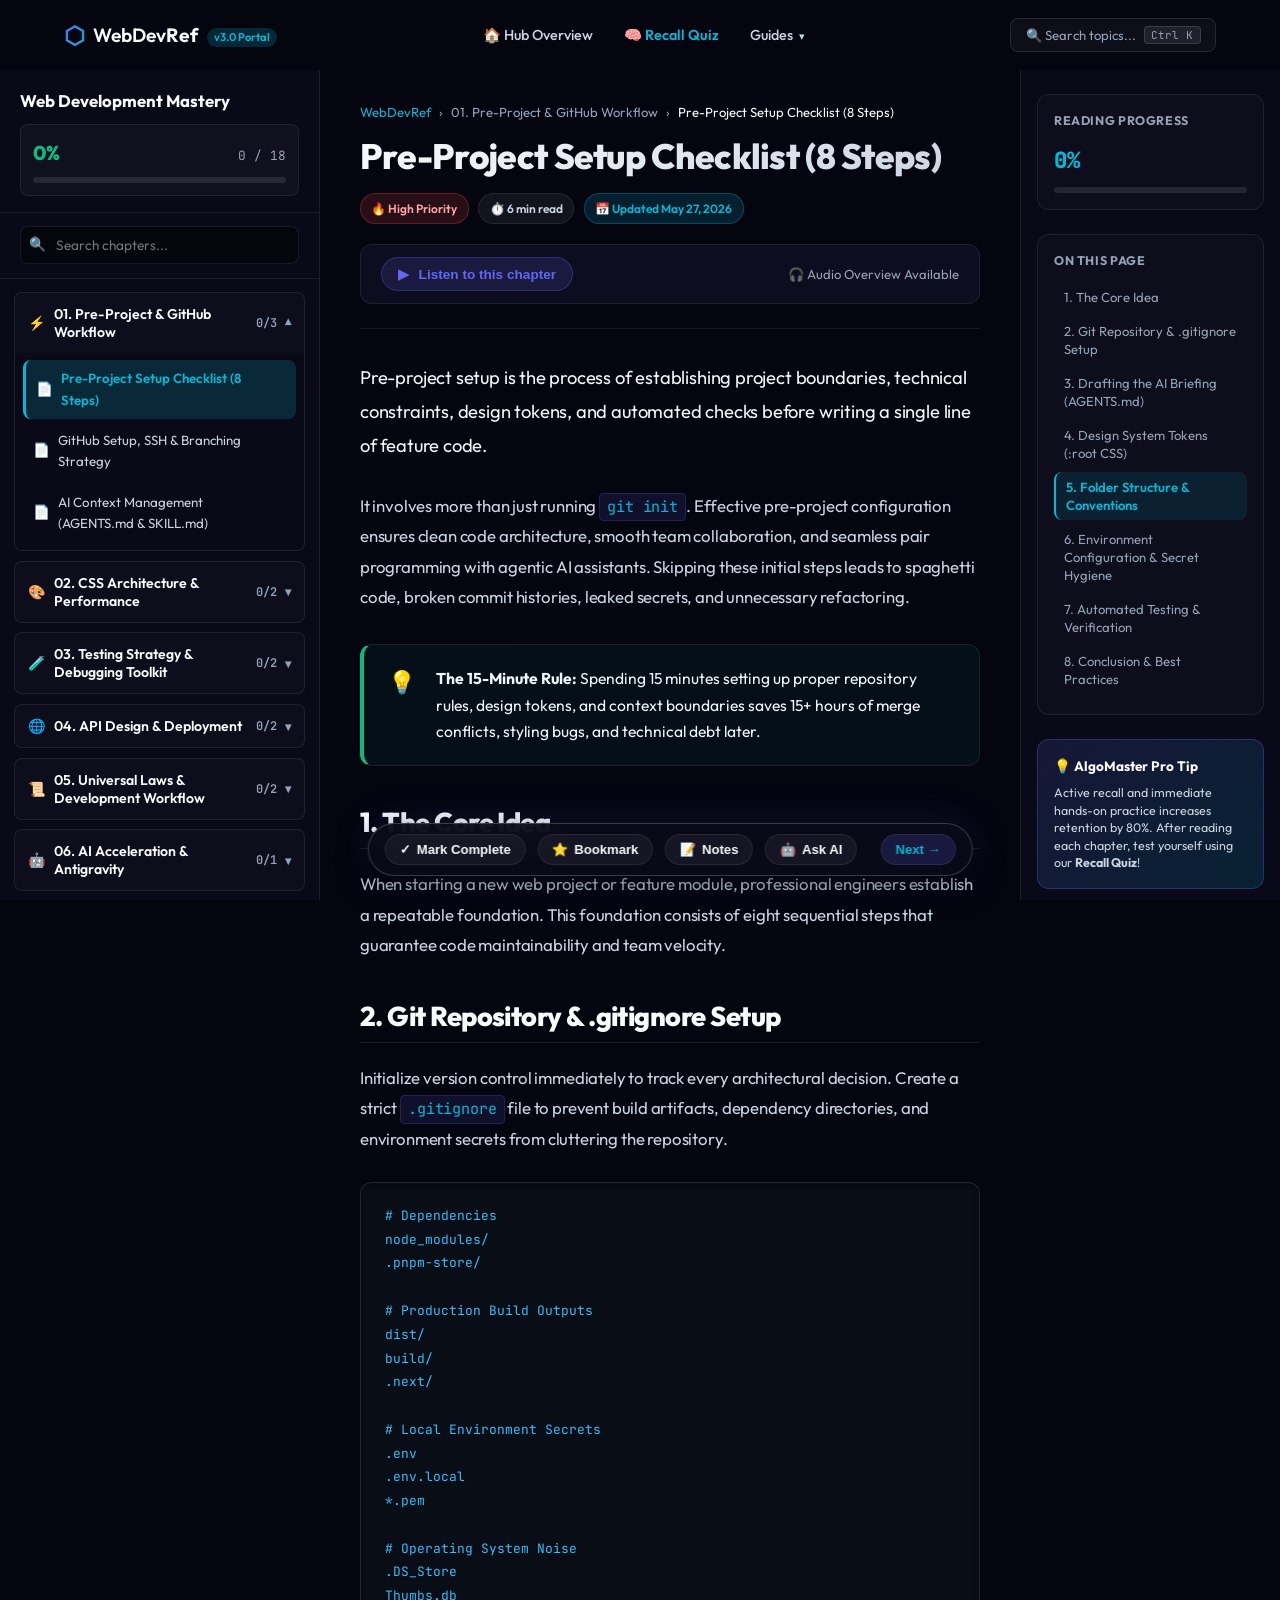
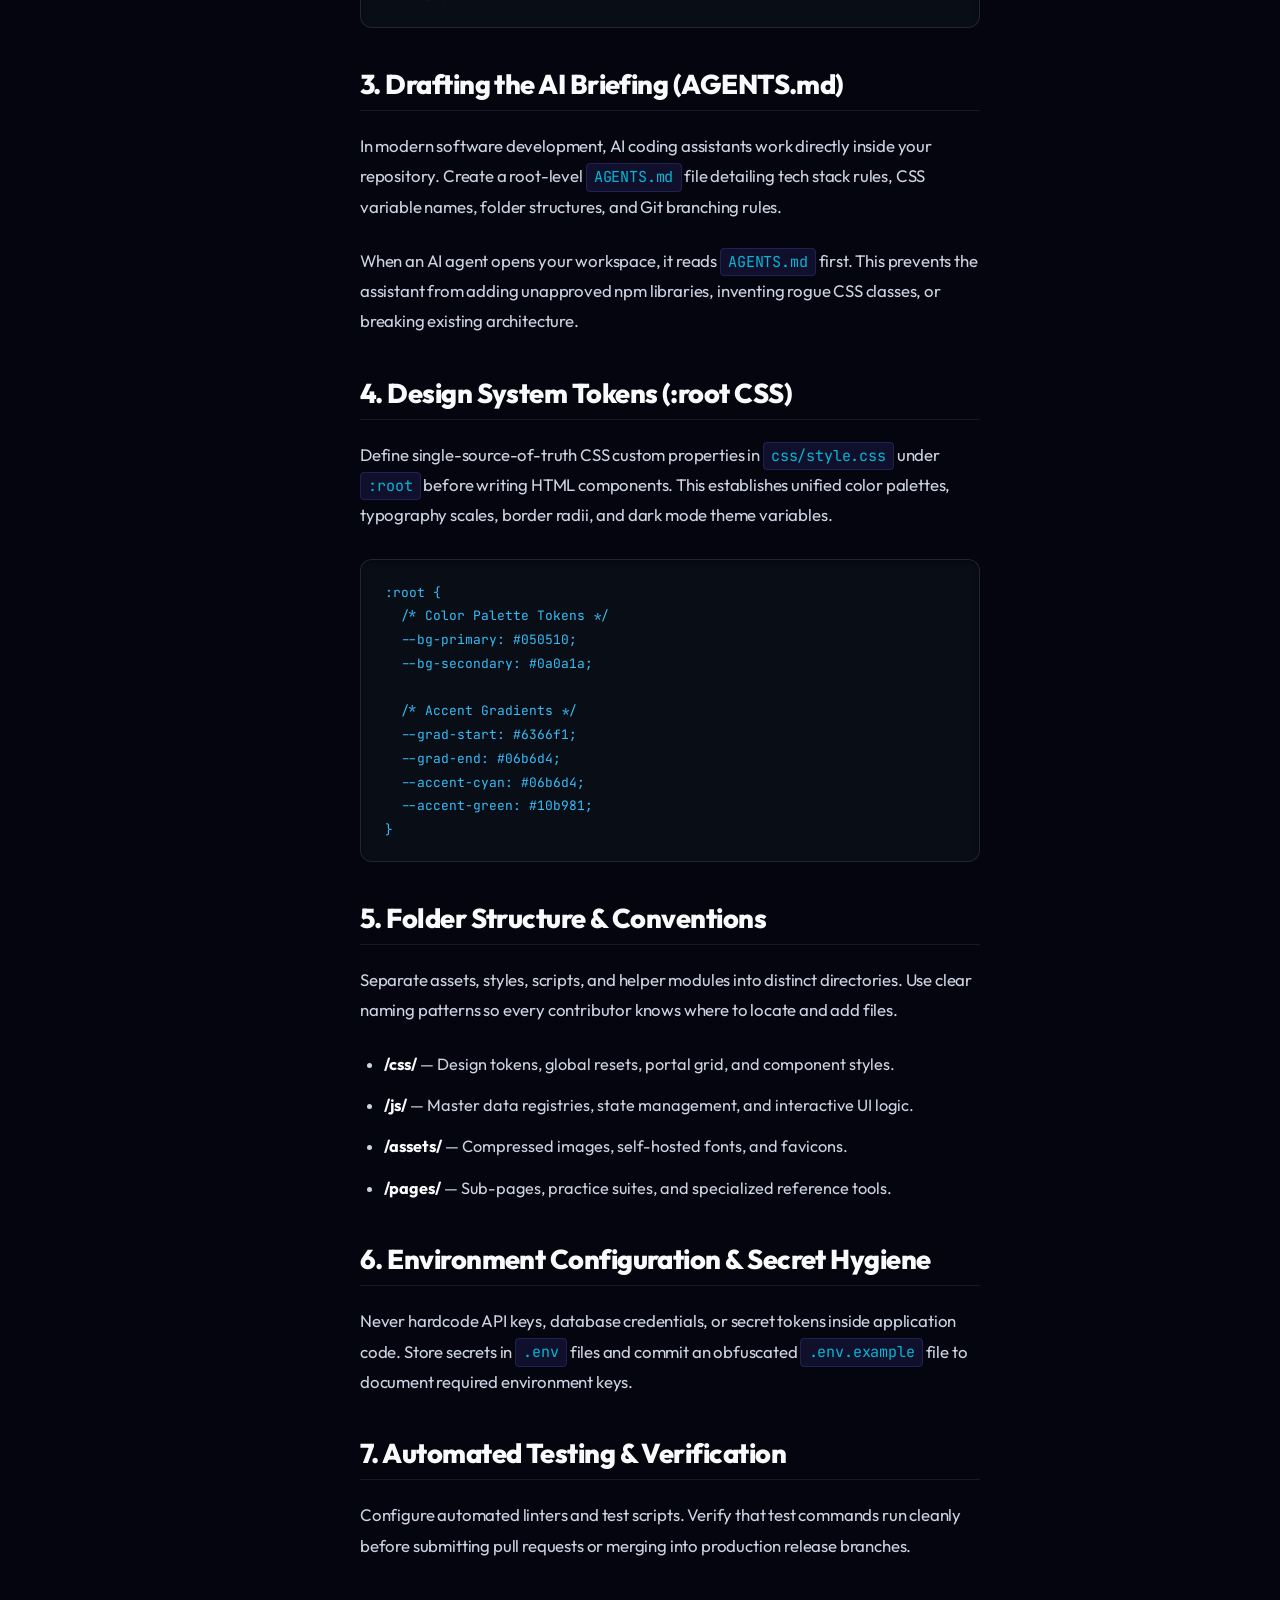
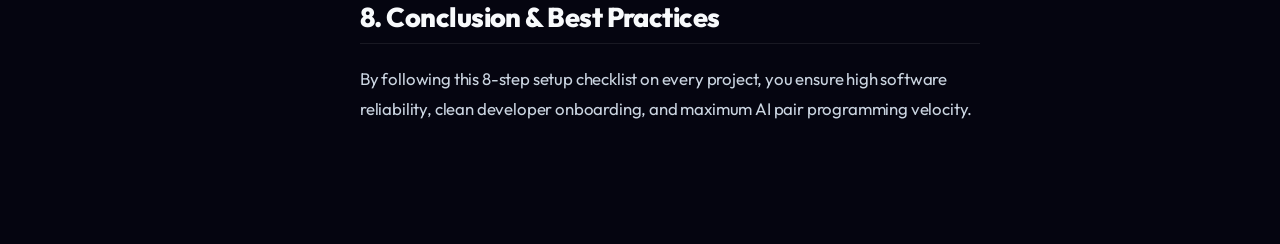
==== commit d6e4650c: "chore(version): correct portal version reference from v4.0 to v3.0" ====
--- a/portal.html
+++ b/portal.html
@@ -17,7 +17,7 @@
     <div class="nav-inner">
       <a href="index.html" class="nav-logo">
         <span class="logo-icon">⬡</span>
-        <span>WebDev<strong>Ref</strong> <span style="font-size:0.7rem; background:rgba(6,182,212,0.2); color:var(--accent-cyan); padding:0.15rem 0.45rem; border-radius:999px; margin-left:0.3rem;">v4.0 Portal</span></span>
+        <span>WebDev<strong>Ref</strong> <span style="font-size:0.7rem; background:rgba(6,182,212,0.2); color:var(--accent-cyan); padding:0.15rem 0.45rem; border-radius:999px; margin-left:0.3rem;">v3.0 Portal</span></span>
       </a>
 
       <ul class="nav-links" id="navLinks">
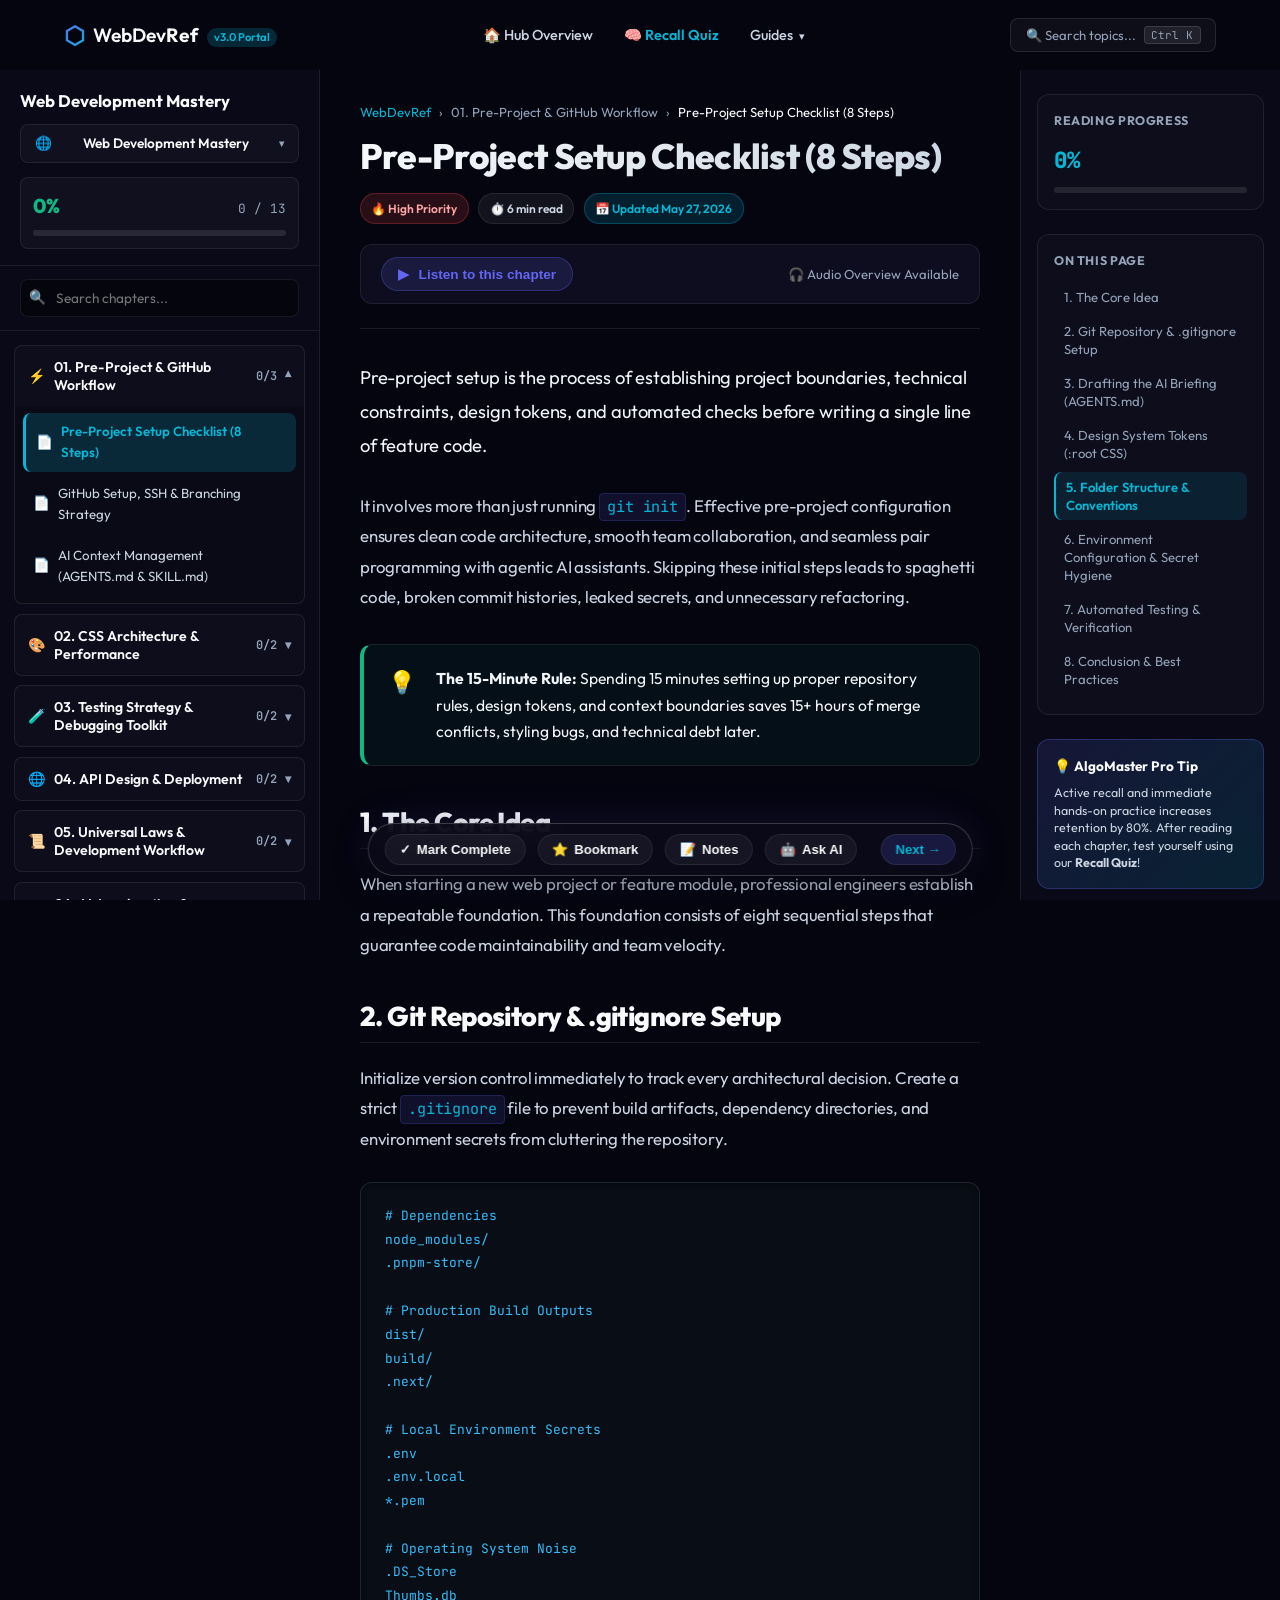
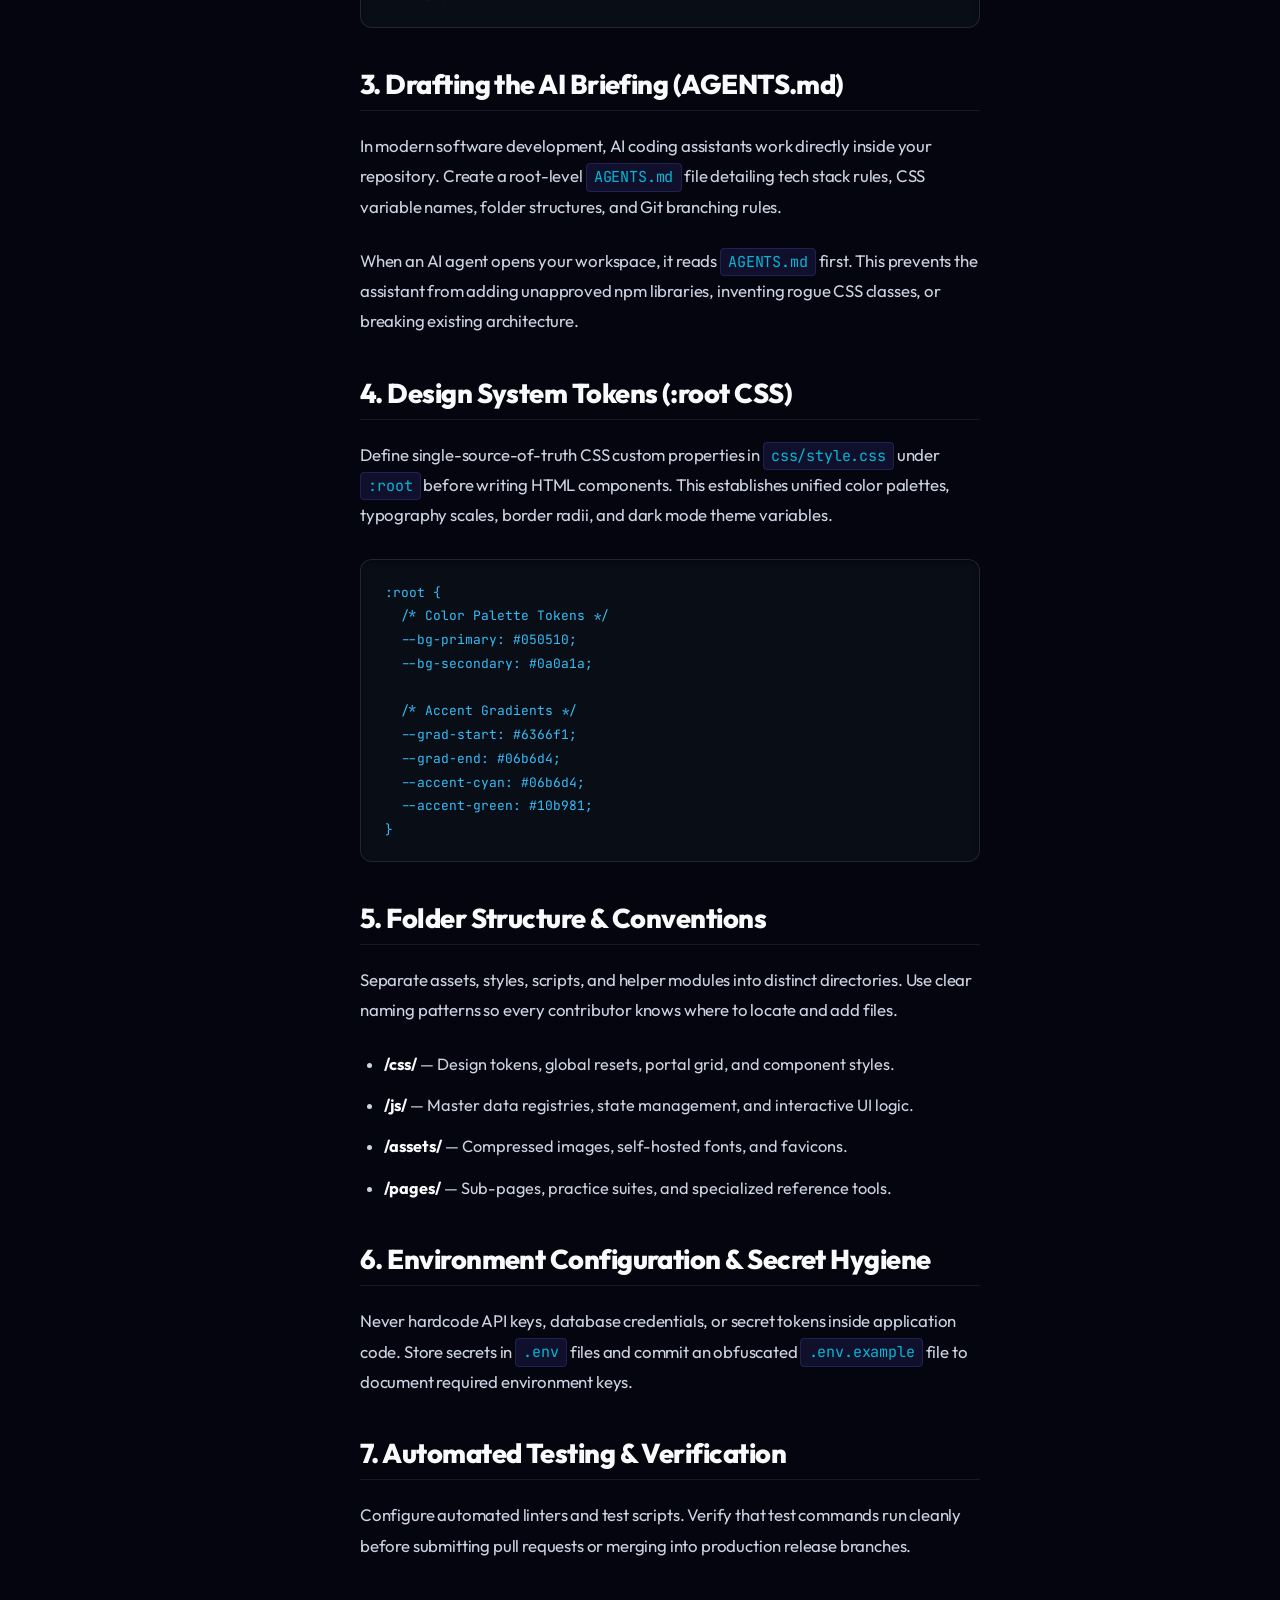
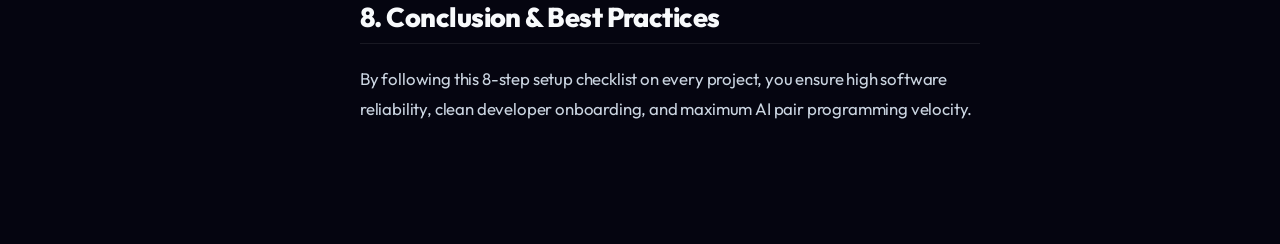
==== commit 3e6203ac: "feat: isolate TypeScript into a dedicated learning track in portal UI" ====
--- a/portal.html
+++ b/portal.html
@@ -72,6 +72,18 @@
     <aside class="portal-sidebar" id="portalSidebar">
       <div class="portal-sidebar-header">
         <h2 class="portal-course-title" id="portalCourseTitle">Web Development Mastery</h2>
+
+        <!-- Track Selector Dropdown -->
+        <div class="portal-track-selector" id="portalTrackSelector">
+          <button class="track-select-btn" id="trackSelectBtn" aria-label="Select Learning Track">
+            <span id="activeTrackIcon">🌐</span> <span id="activeTrackLabel">Web Development Mastery</span> <span class="chevron">▾</span>
+          </button>
+          <ul class="track-dropdown-menu" id="trackDropdownMenu">
+            <li class="active" id="trackOptWebdev"><a href="?track=webdev">🌐 Web Development Mastery</a></li>
+            <li id="trackOptTypescript"><a href="?track=typescript">📘 TypeScript &amp; Type Systems</a></li>
+          </ul>
+        </div>
+
         <div class="portal-progress-box">
           <div class="portal-progress-row">
             <span class="portal-progress-pct" id="portalProgressPct">0%</span>
--- a/css/style.css
+++ b/css/style.css
@@ -4112,6 +4112,99 @@
   line-height: 1.3;
 }
 
+/* Sidebar Track Switcher Dropdown */
+.portal-track-selector {
+  position: relative;
+  margin-bottom: 0.85rem;
+}
+
+.track-select-btn {
+  display: flex;
+  align-items: center;
+  justify-content: space-between;
+  width: 100%;
+  padding: 0.6rem 0.9rem;
+  background: rgba(255, 255, 255, 0.03);
+  border: 1px solid var(--border);
+  border-radius: var(--radius-sm);
+  color: var(--text-primary);
+  font-family: 'Outfit', sans-serif;
+  font-size: 0.85rem;
+  font-weight: 600;
+  cursor: pointer;
+  transition: all 0.2s ease;
+  text-align: left;
+}
+
+.track-select-btn:hover {
+  background: rgba(255, 255, 255, 0.08);
+  border-color: var(--border-hover);
+  box-shadow: 0 0 10px rgba(99, 102, 241, 0.1);
+}
+
+.track-select-btn .chevron {
+  font-size: 0.65rem;
+  color: var(--text-muted);
+  transition: transform 0.2s ease;
+}
+
+.portal-track-selector.active .track-select-btn .chevron {
+  transform: rotate(180deg);
+}
+
+.track-dropdown-menu {
+  position: absolute;
+  top: calc(100% + 5px);
+  left: 0;
+  width: 100%;
+  background: rgba(10, 10, 26, 0.95);
+  backdrop-filter: blur(10px);
+  -webkit-backdrop-filter: blur(10px);
+  border: 1px solid var(--border);
+  border-radius: var(--radius-sm);
+  list-style: none;
+  padding: 0.35rem;
+  margin: 0;
+  z-index: 100;
+  opacity: 0;
+  visibility: hidden;
+  transform: translateY(-5px);
+  transition: all 0.2s ease;
+  box-shadow: 0 10px 25px rgba(0, 0, 0, 0.5);
+}
+
+.portal-track-selector.active .track-dropdown-menu {
+  opacity: 1;
+  visibility: visible;
+  transform: translateY(0);
+}
+
+.track-dropdown-menu li {
+  margin: 0;
+}
+
+.track-dropdown-menu a {
+  display: block;
+  padding: 0.5rem 0.75rem;
+  color: var(--text-secondary);
+  font-size: 0.85rem;
+  font-weight: 500;
+  text-decoration: none;
+  border-radius: 4px;
+  transition: all 0.15s ease;
+}
+
+.track-dropdown-menu a:hover {
+  background: rgba(99, 102, 241, 0.15);
+  color: var(--accent-cyan);
+}
+
+.track-dropdown-menu li.active a {
+  background: rgba(6, 182, 212, 0.15);
+  color: var(--accent-cyan);
+  font-weight: 600;
+}
+
 .portal-progress-box {
   background: rgba(255, 255, 255, 0.03);
   padding: 0.75rem;
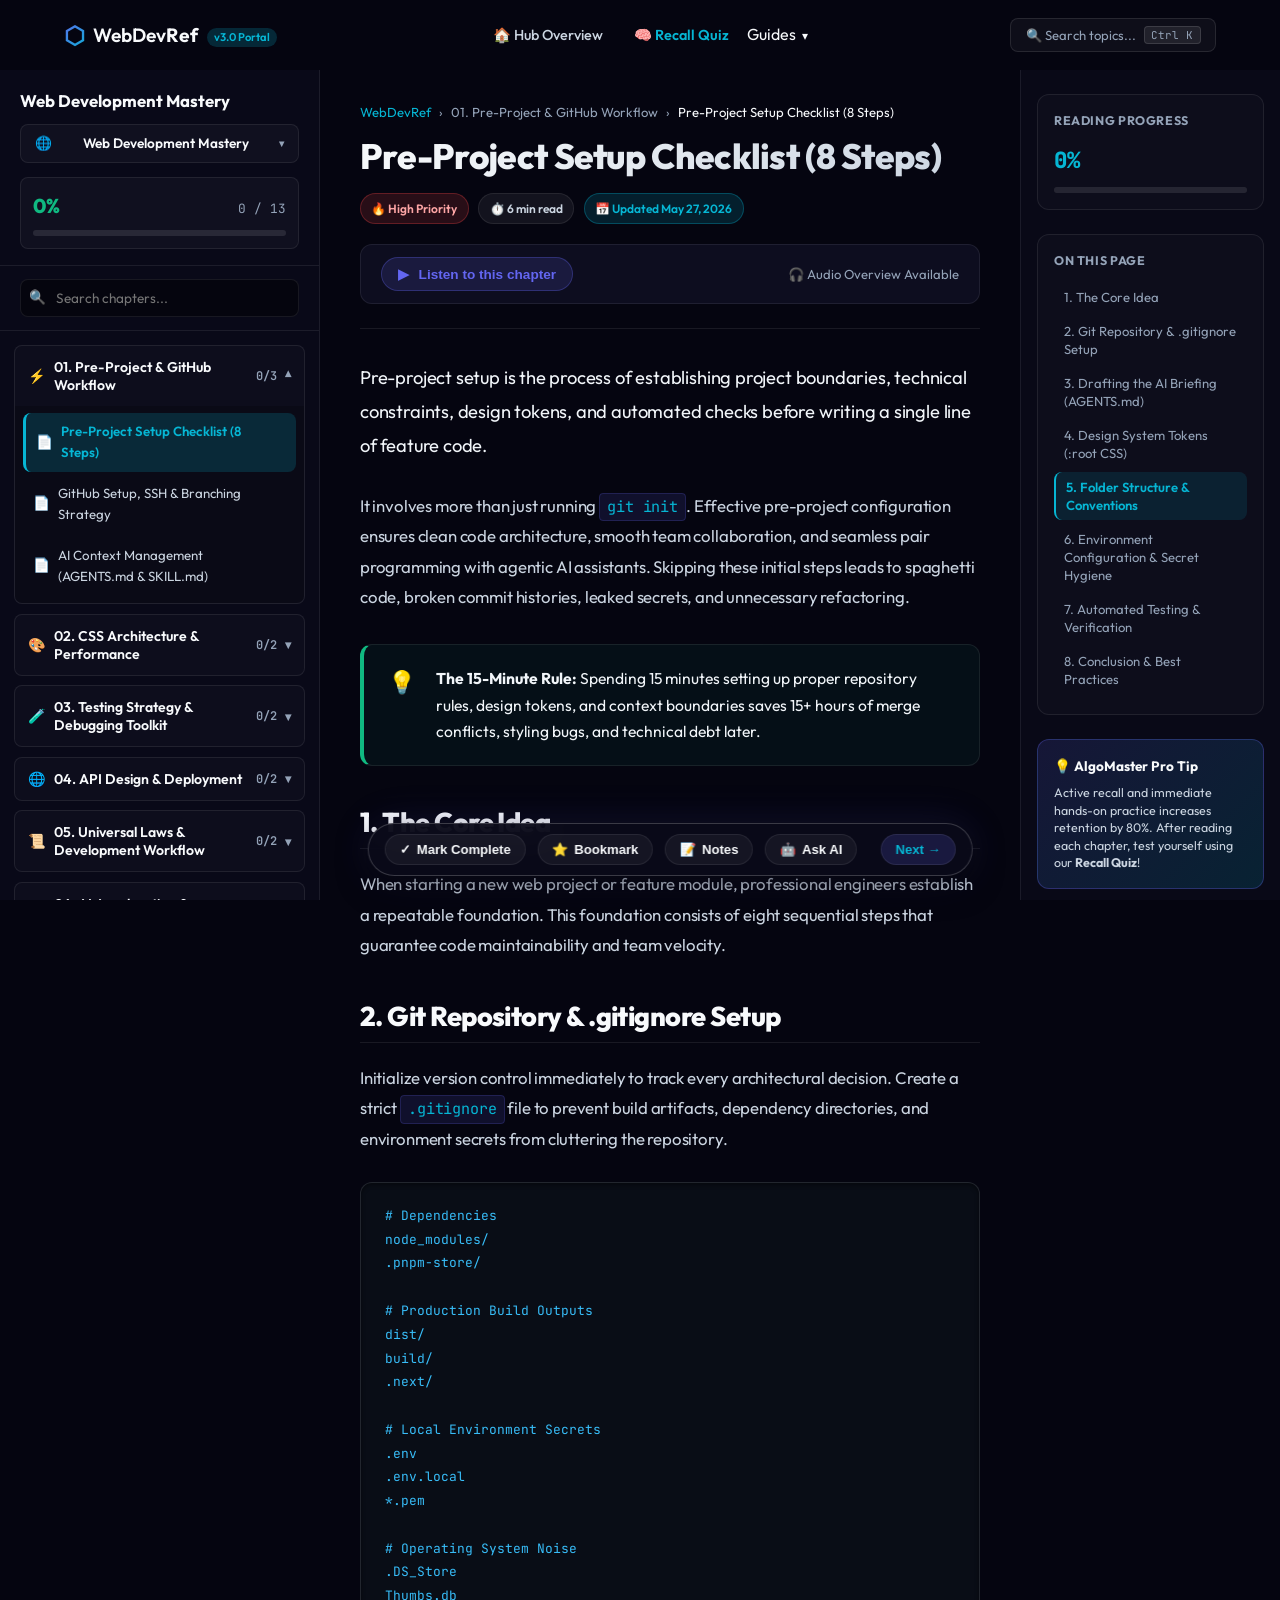
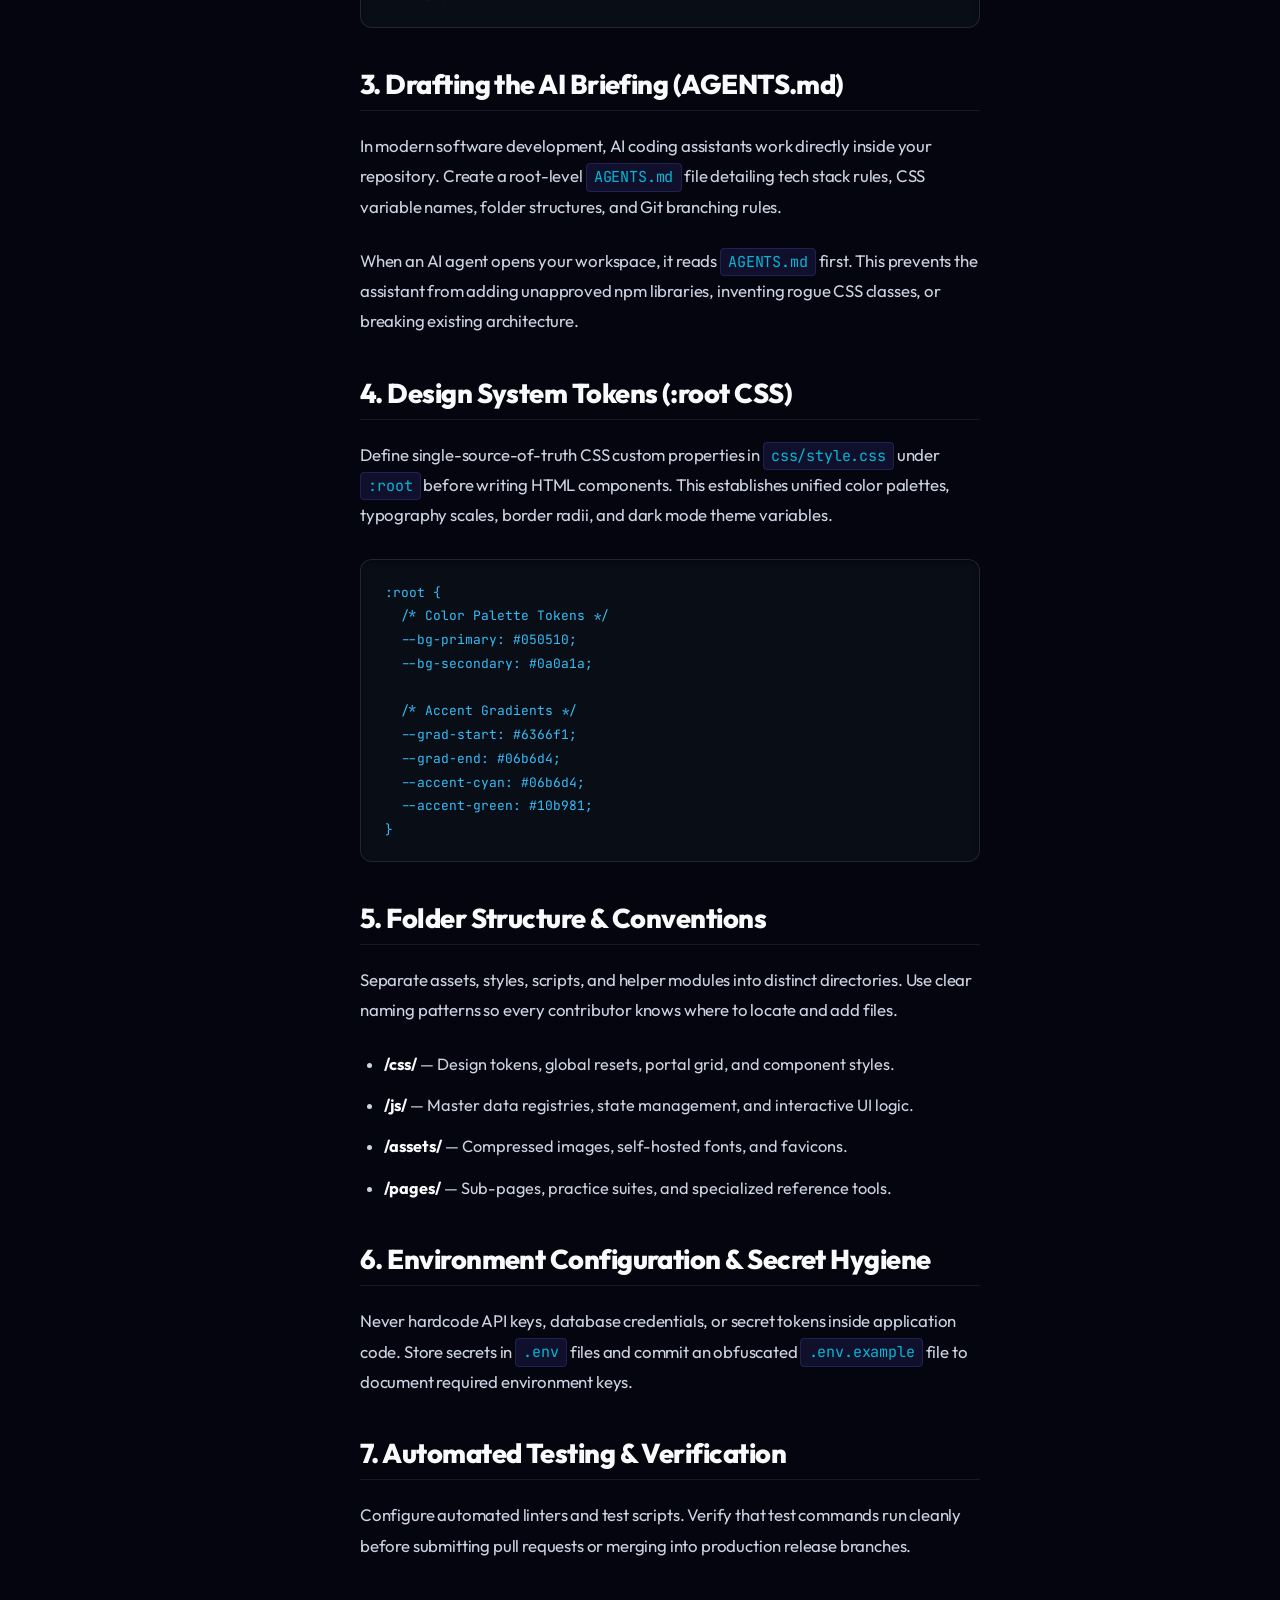
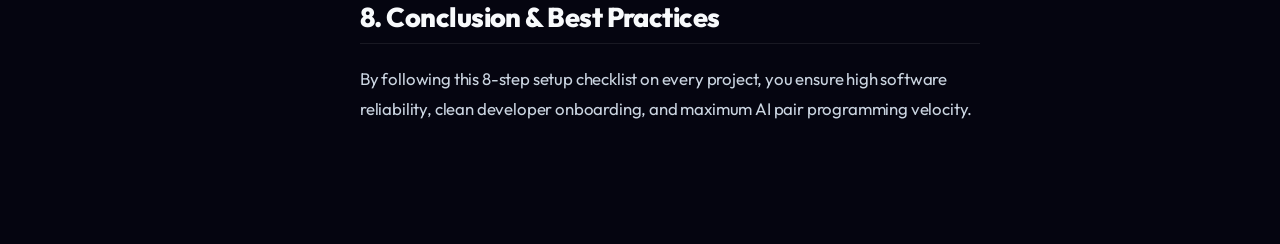
==== commit bf3fd7f1: "fix: closes #25 (phase 1) - critical CSS syntax error, ARIA fixes, skip link, theme-color, hamburger" ====
--- a/portal.html
+++ b/portal.html
@@ -5,12 +5,15 @@
   <meta name="viewport" content="width=device-width, initial-scale=1.0" />
   <title>Knowledge Base Portal | WebDev Reference</title>
   <meta name="description" content="Interactive 3-column Web Development Knowledge Base portal inspired by AlgoMaster. Deep dives into GitHub setup, CSS architecture, performance, testing, APIs, universal laws, and AI acceleration." />
+  <meta name="theme-color" content="#050510" />
   <link rel="preconnect" href="https://fonts.googleapis.com" />
   <link rel="preconnect" href="https://fonts.gstatic.com" crossorigin />
   <link href="https://fonts.googleapis.com/css2?family=Outfit:wght@300;400;500;600;700;800;900&family=JetBrains+Mono:wght@400;500;700&display=swap" rel="stylesheet" />
   <link rel="stylesheet" href="css/style.css" />
 </head>
 <body class="portal-wrapper">
+
+  <a href="#portalMain" class="skip-link">Skip to main content</a>
 
   <!-- ─── TOP NAVBAR ─────────────────────────────────────────────── -->
   <nav class="navbar scrolled" id="navbar">
@@ -25,7 +28,7 @@
         <li><a href="pages/quiz.html" class="nav-link" style="color: var(--accent-cyan); font-weight: 600;">🧠 Recall Quiz</a></li>
         
         <li class="nav-item-dropdown">
-          <a href="#" class="nav-link dropdown-toggle">Guides <span class="dropdown-arrow">▾</span></a>
+          <button class="nav-link dropdown-toggle" aria-expanded="false" aria-haspopup="true">Guides <span class="dropdown-arrow">▾</span></button>
           <ul class="dropdown-menu">
             <li><a href="pages/checklists.html" class="dropdown-item">Checklists</a></li>
             <li><a href="pages/github-context.html" class="dropdown-item">GitHub &amp; AI Context</a></li>
@@ -81,6 +84,7 @@
           <ul class="track-dropdown-menu" id="trackDropdownMenu">
             <li class="active" id="trackOptWebdev"><a href="?track=webdev">🌐 Web Development Mastery</a></li>
             <li id="trackOptTypescript"><a href="?track=typescript">📘 TypeScript &amp; Type Systems</a></li>
+            <li id="trackOptNextjs"><a href="?track=nextjs">⚛️ Next.js &amp; AI Integration</a></li>
           </ul>
         </div>
 
--- a/css/style.css
+++ b/css/style.css
@@ -16,6 +16,77 @@
   outline: 2px solid var(--accent-cyan);
   outline-offset: 3px;
   border-radius: 4px;
+}
+
+/* Skip Navigation Link */
+.skip-link {
+  position: absolute;
+  top: -100%;
+  left: 1rem;
+  background: var(--accent-primary);
+  color: white;
+  padding: 0.75rem 1.5rem;
+  border-radius: var(--radius-sm);
+  z-index: 10001;
+  font-weight: 600;
+  font-family: 'Outfit', sans-serif;
+  text-decoration: none;
+  transition: top 0.2s ease;
+}
+.skip-link:focus {
+  top: 1rem;
+}
+
+/* Dropdown toggle button reset (when <a> changed to <button>) */
+button.dropdown-toggle {
+  background: none;
+  border: none;
+  cursor: pointer;
+  font-family: inherit;
+  font-size: inherit;
+  font-weight: inherit;
+  color: inherit;
+  padding: 0;
+  width: 100%;
+  text-align: left;
+}
+
+/* Nav link modifier classes (replaces inline styles) */
+.nav-link--portal {
+  color: var(--accent-green) !important;
+  font-weight: 700 !important;
+}
+.nav-link--quiz {
+  color: var(--accent-cyan) !important;
+  font-weight: 600 !important;
+}
+
+/* Mobile search link — only visible in hamburger drawer */
+.mobile-search-link {
+  display: none;
+}
+@media (max-width: 1024px) {
+  .mobile-search-link {
+    display: block;
+  }
+  .mobile-search-link button {
+    background: none;
+    border: none;
+    font-family: inherit;
+    font-size: 1rem;
+    font-weight: 500;
+    color: var(--text-secondary);
+    padding: 0.75rem 1rem;
+    width: 100%;
+    text-align: left;
+    border-radius: 10px;
+    cursor: pointer;
+    transition: background 0.2s, color 0.2s;
+  }
+  .mobile-search-link button:hover {
+    background: rgba(255,255,255,0.07);
+    color: var(--text-primary);
+  }
 }
 
 :root {
@@ -129,6 +200,15 @@
   display: flex;
   flex-direction: column;
   height: 100%;
+}
+
+/* Performance: promote frequently animated cards to their own compositor layer */
+.pp-card,
+.law-card,
+.track-card,
+.pillar-card,
+.cs-card {
+  will-change: transform;
 }
 
 .section-header {
@@ -433,8 +513,8 @@
   cursor: pointer;
   padding: 8px;
   z-index: 1051;
-  width: 40px;
-  height: 40px;
+  width: 44px;  /* WCAG minimum tap target */
+  height: 44px;
   transition: background 0.2s, border-color 0.2s;
 }
 
@@ -3772,10 +3852,14 @@
 .track-production::before { background: linear-gradient(90deg, var(--grad-start), var(--grad-mid)); }
 .track-ai::before { background: linear-gradient(90deg, var(--accent-cyan), #22d3ee); }
 .track-architect::before { background: linear-gradient(90deg, var(--accent-green), #34d399); }
+.track-typescript::before { background: linear-gradient(90deg, var(--accent-cyan), #38bdf8); }
+.track-nextjs::before { background: linear-gradient(90deg, var(--accent-secondary), #a78bfa); }
 
 .track-production:hover { border-color: var(--grad-mid); box-shadow: 0 0 30px rgba(139, 92, 246, 0.15); }
 .track-ai:hover { border-color: var(--accent-cyan); box-shadow: 0 0 30px rgba(6, 182, 212, 0.15); }
 .track-architect:hover { border-color: var(--accent-green); box-shadow: 0 0 30px rgba(16, 185, 129, 0.15); }
+.track-typescript:hover { border-color: var(--accent-cyan); box-shadow: 0 0 30px rgba(6, 182, 212, 0.15); }
+.track-nextjs:hover { border-color: var(--accent-secondary); box-shadow: 0 0 30px rgba(139, 92, 246, 0.15); }
 
 .track-card:hover {
   transform: translateY(-4px);
@@ -4709,6 +4793,13 @@
   padding: 0;
   color: inherit;
 }
+
+/* Step card (portal article sequential step display) */
+.step-card {
+  display: flex;
+  flex-direction: column;
+  gap: 0.5rem;
+  background: rgba(255, 255, 255, 0.03);
   border: 1px solid var(--border);
   padding: 1rem 1.25rem;
   border-radius: var(--radius-md);
